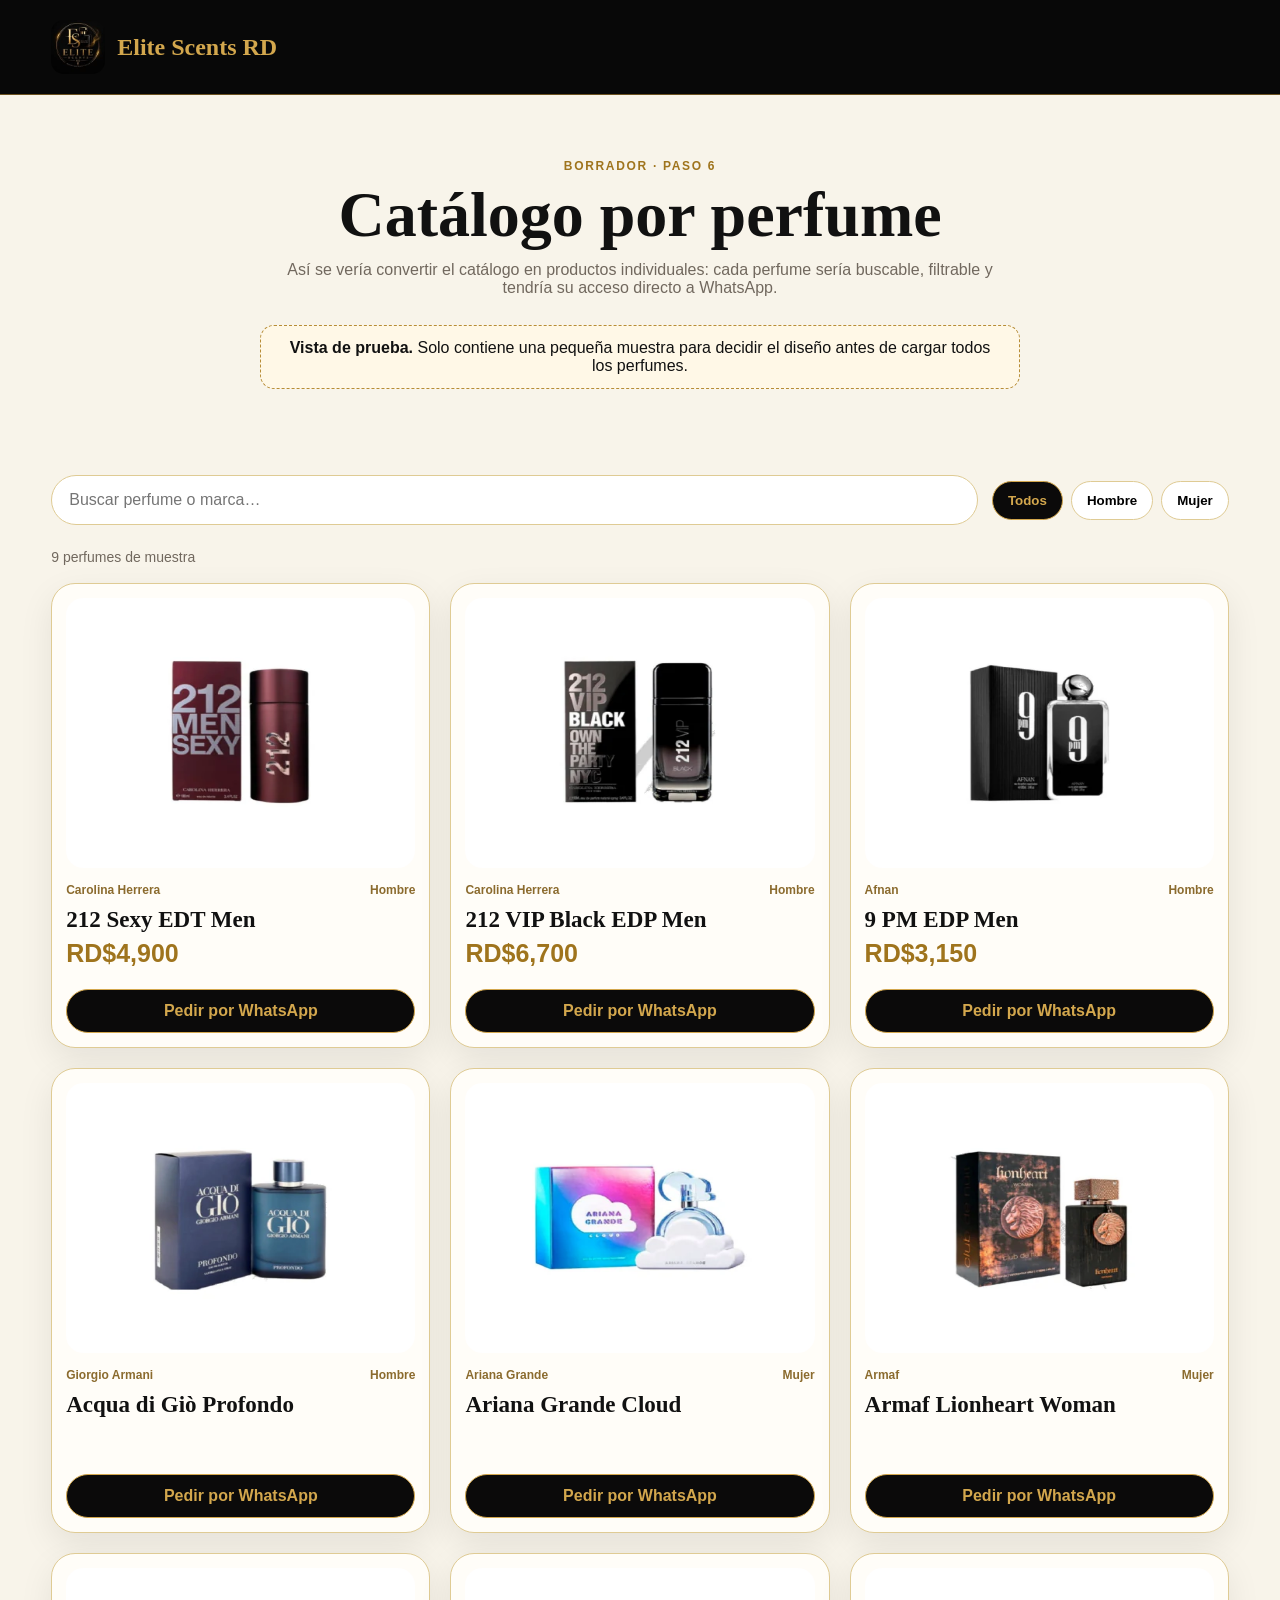
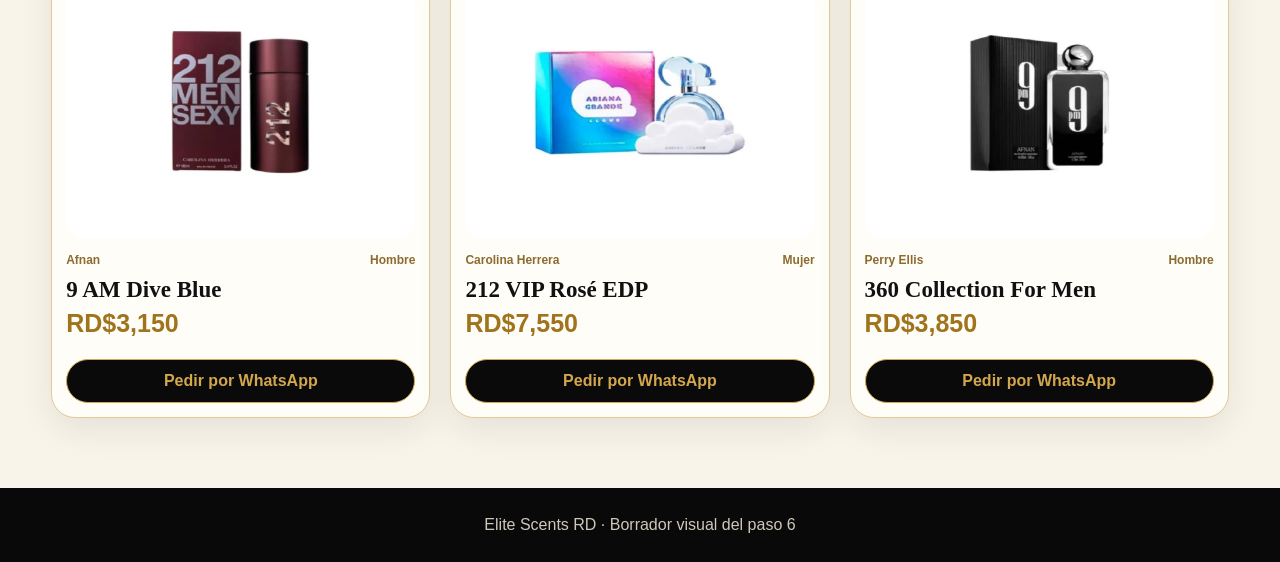
==== borrador-paso-6.html @ e4990ef2 "Add security baseline, official logo, and step 6 catalog draft" ====
<!doctype html><html lang="es"><head><meta charset="utf-8"><meta name="viewport" content="width=device-width,initial-scale=1">
<title>Borrador Paso 6 | Elite Scents RD</title>
<meta http-equiv="Content-Security-Policy" content="default-src 'self'; base-uri 'self'; object-src 'none'; form-action 'none'; img-src 'self' data:; style-src 'self' 'unsafe-inline'; script-src 'self' 'sha256-SuZta+fpXB7uykrrOpPqZztt6c1A/WiMx6Hf9SZQdlQ='; connect-src 'none'; frame-src 'none'; upgrade-insecure-requests"><meta name="referrer" content="strict-origin-when-cross-origin"><meta name="robots" content="noindex,nofollow">
<link rel="icon" href="logo.webp" type="image/webp">
<style>
:root{--black:#080808;--gold:#d3a74d;--cream:#f8f4ea;--card:#fffdf8;--line:#dfcb94;--muted:#71685e}*{box-sizing:border-box}body{margin:0;background:var(--cream);color:#111;font-family:Arial,sans-serif}.top{background:#080808;color:#fff;padding:20px 0;border-bottom:1px solid #6b5120}.wrap{width:min(1180px,92%);margin:auto}.brand{display:flex;align-items:center;gap:12px;font-family:Georgia,serif;color:var(--gold);font-size:24px;font-weight:700}.brand img{width:54px;height:54px;border-radius:13px}.hero{text-align:center;padding:64px 0 34px}.k{color:#9f741d;font-weight:900;letter-spacing:.14em;font-size:12px}h1{font:700 clamp(38px,6vw,64px)/1 Georgia,serif;margin:10px 0 14px}.hero p{color:var(--muted);max-width:720px;margin:auto}.notice{margin:28px auto;padding:13px 18px;border:1px dashed #b78d37;border-radius:14px;background:#fff8e7;max-width:760px}.tools{display:grid;grid-template-columns:1fr auto;gap:14px;align-items:center;margin:24px 0}input{width:100%;padding:15px 17px;border:1px solid var(--line);border-radius:999px;font-size:16px;background:#fff}.filters{display:flex;gap:8px;flex-wrap:wrap}button{border:1px solid var(--line);background:#fff;padding:11px 15px;border-radius:999px;font-weight:800;cursor:pointer}button.active{background:#0b0a0a;color:var(--gold);border-color:var(--gold)}#count{color:var(--muted);font-size:14px;margin-bottom:18px}.grid{display:grid;grid-template-columns:repeat(3,1fr);gap:20px;padding-bottom:70px}.perfume{background:var(--card);border:1px solid var(--line);border-radius:24px;padding:14px;box-shadow:0 12px 34px rgba(0,0,0,.08)}.photo{height:270px;background-image:url('featured.webp');background-size:300% 200%;background-repeat:no-repeat;background-color:white;border-radius:17px}.meta{display:flex;justify-content:space-between;gap:10px;color:#8b6b2e;font-size:12px;font-weight:800;margin-top:15px}h3{font:700 23px Georgia,serif;margin:10px 0 6px}.price{min-height:40px;font-size:25px;font-weight:900;color:#9f741d}.perfume a{display:block;text-align:center;background:#0b0a0a;color:var(--gold);border:1px solid var(--gold);padding:12px;border-radius:999px;font-weight:900;text-decoration:none;margin-top:10px}.foot{background:#090909;color:#cfc7ba;text-align:center;padding:28px}@media(max-width:850px){.tools{grid-template-columns:1fr}.grid{grid-template-columns:repeat(2,1fr)}}@media(max-width:560px){.grid{grid-template-columns:1fr}.photo{height:330px}}
</style></head><body>
<header class="top"><div class="wrap"><div class="brand"><img src="logo.webp" alt="Logo Elite Scents RD">Elite Scents RD</div></div></header>
<main class="wrap"><section class="hero"><div class="k">BORRADOR · PASO 6</div><h1>Catálogo por perfume</h1><p>Así se vería convertir el catálogo en productos individuales: cada perfume sería buscable, filtrable y tendría su acceso directo a WhatsApp.</p><div class="notice"><strong>Vista de prueba.</strong> Solo contiene una pequeña muestra para decidir el diseño antes de cargar todos los perfumes.</div></section>
<section><div class="tools"><input id="q" type="search" placeholder="Buscar perfume o marca…" autocomplete="off" aria-label="Buscar perfume"><div class="filters"><button class="active" data-filter="todos">Todos</button><button data-filter="hombre">Hombre</button><button data-filter="mujer">Mujer</button></div></div><div id="count"></div><div class="grid"><article class="perfume" data-cat="hombre" data-search="212 sexy edt men carolina herrera hombre">
<div class="photo" style="background-position:0% 0%"></div>
<div class="meta"><span>Carolina Herrera</span><span>Hombre</span></div><h3>212 Sexy EDT Men</h3><div class="price">RD$4,900</div>
<a href="https://wa.me/18094333348?text=Hola%20Elite%20Scents%20RD%2C%20me%20interesa%20212%20Sexy%20EDT%20Men.%20%C2%BFEst%C3%A1%20disponible%3F" target="_blank" rel="noopener">Pedir por WhatsApp</a></article><article class="perfume" data-cat="hombre" data-search="212 vip black edp men carolina herrera hombre">
<div class="photo" style="background-position:50% 0%"></div>
<div class="meta"><span>Carolina Herrera</span><span>Hombre</span></div><h3>212 VIP Black EDP Men</h3><div class="price">RD$6,700</div>
<a href="https://wa.me/18094333348?text=Hola%20Elite%20Scents%20RD%2C%20me%20interesa%20212%20VIP%20Black%20EDP%20Men.%20%C2%BFEst%C3%A1%20disponible%3F" target="_blank" rel="noopener">Pedir por WhatsApp</a></article><article class="perfume" data-cat="hombre" data-search="9 pm afnan hombre">
<div class="photo" style="background-position:100% 0%"></div>
<div class="meta"><span>Afnan</span><span>Hombre</span></div><h3>9 PM EDP Men</h3><div class="price">RD$3,150</div>
<a href="https://wa.me/18094333348?text=Hola%20Elite%20Scents%20RD%2C%20me%20interesa%209%20PM%20EDP%20Men.%20%C2%BFEst%C3%A1%20disponible%3F" target="_blank" rel="noopener">Pedir por WhatsApp</a></article><article class="perfume" data-cat="hombre" data-search="acqua di gio profondo giorgio armani hombre">
<div class="photo" style="background-position:0% 100%"></div>
<div class="meta"><span>Giorgio Armani</span><span>Hombre</span></div><h3>Acqua di Giò Profondo</h3><div class="price empty">&nbsp;</div>
<a href="https://wa.me/18094333348?text=Hola%20Elite%20Scents%20RD%2C%20me%20interesa%20Acqua%20di%20Gi%C3%B2%20Profondo.%20%C2%BFEst%C3%A1%20disponible%3F" target="_blank" rel="noopener">Pedir por WhatsApp</a></article><article class="perfume" data-cat="mujer" data-search="ariana grande cloud mujer">
<div class="photo" style="background-position:50% 100%"></div>
<div class="meta"><span>Ariana Grande</span><span>Mujer</span></div><h3>Ariana Grande Cloud</h3><div class="price empty">&nbsp;</div>
<a href="https://wa.me/18094333348?text=Hola%20Elite%20Scents%20RD%2C%20me%20interesa%20Ariana%20Grande%20Cloud.%20%C2%BFEst%C3%A1%20disponible%3F" target="_blank" rel="noopener">Pedir por WhatsApp</a></article><article class="perfume" data-cat="mujer" data-search="armaf lionheart woman mujer">
<div class="photo" style="background-position:100% 100%"></div>
<div class="meta"><span>Armaf</span><span>Mujer</span></div><h3>Armaf Lionheart Woman</h3><div class="price empty">&nbsp;</div>
<a href="https://wa.me/18094333348?text=Hola%20Elite%20Scents%20RD%2C%20me%20interesa%20Armaf%20Lionheart%20Woman.%20%C2%BFEst%C3%A1%20disponible%3F" target="_blank" rel="noopener">Pedir por WhatsApp</a></article><article class="perfume" data-cat="hombre" data-search="9 am dive blue afnan hombre">
<div class="photo" style="background-position:0% 0%"></div>
<div class="meta"><span>Afnan</span><span>Hombre</span></div><h3>9 AM Dive Blue</h3><div class="price">RD$3,150</div>
<a href="https://wa.me/18094333348?text=Hola%20Elite%20Scents%20RD%2C%20me%20interesa%209%20AM%20Dive%20Blue.%20%C2%BFEst%C3%A1%20disponible%3F" target="_blank" rel="noopener">Pedir por WhatsApp</a></article><article class="perfume" data-cat="mujer" data-search="212 vip rose carolina herrera mujer">
<div class="photo" style="background-position:50% 100%"></div>
<div class="meta"><span>Carolina Herrera</span><span>Mujer</span></div><h3>212 VIP Rosé EDP</h3><div class="price">RD$7,550</div>
<a href="https://wa.me/18094333348?text=Hola%20Elite%20Scents%20RD%2C%20me%20interesa%20212%20VIP%20Ros%C3%A9%20EDP.%20%C2%BFEst%C3%A1%20disponible%3F" target="_blank" rel="noopener">Pedir por WhatsApp</a></article><article class="perfume" data-cat="hombre" data-search="360 collection for men perry ellis hombre">
<div class="photo" style="background-position:100% 0%"></div>
<div class="meta"><span>Perry Ellis</span><span>Hombre</span></div><h3>360 Collection For Men</h3><div class="price">RD$3,850</div>
<a href="https://wa.me/18094333348?text=Hola%20Elite%20Scents%20RD%2C%20me%20interesa%20360%20Collection%20For%20Men.%20%C2%BFEst%C3%A1%20disponible%3F" target="_blank" rel="noopener">Pedir por WhatsApp</a></article></div></section></main>
<footer class="foot">Elite Scents RD · Borrador visual del paso 6</footer><script>(function(){
const q=document.getElementById('q'),filters=document.querySelectorAll('[data-filter]'),cards=[...document.querySelectorAll('.perfume')],count=document.getElementById('count');
let active='todos';
function apply(){
 const term=q.value.trim().toLowerCase(); let n=0;
 cards.forEach(c=>{const okCat=active==='todos'||c.dataset.cat===active;const okText=c.dataset.search.includes(term);const show=okCat&&okText;c.hidden=!show;if(show)n++;});
 count.textContent=n+' perfumes de muestra';
}
q.addEventListener('input',apply);
filters.forEach(b=>b.addEventListener('click',()=>{filters.forEach(x=>x.classList.remove('active'));b.classList.add('active');active=b.dataset.filter;apply();}));
apply();
})();</script></body></html>
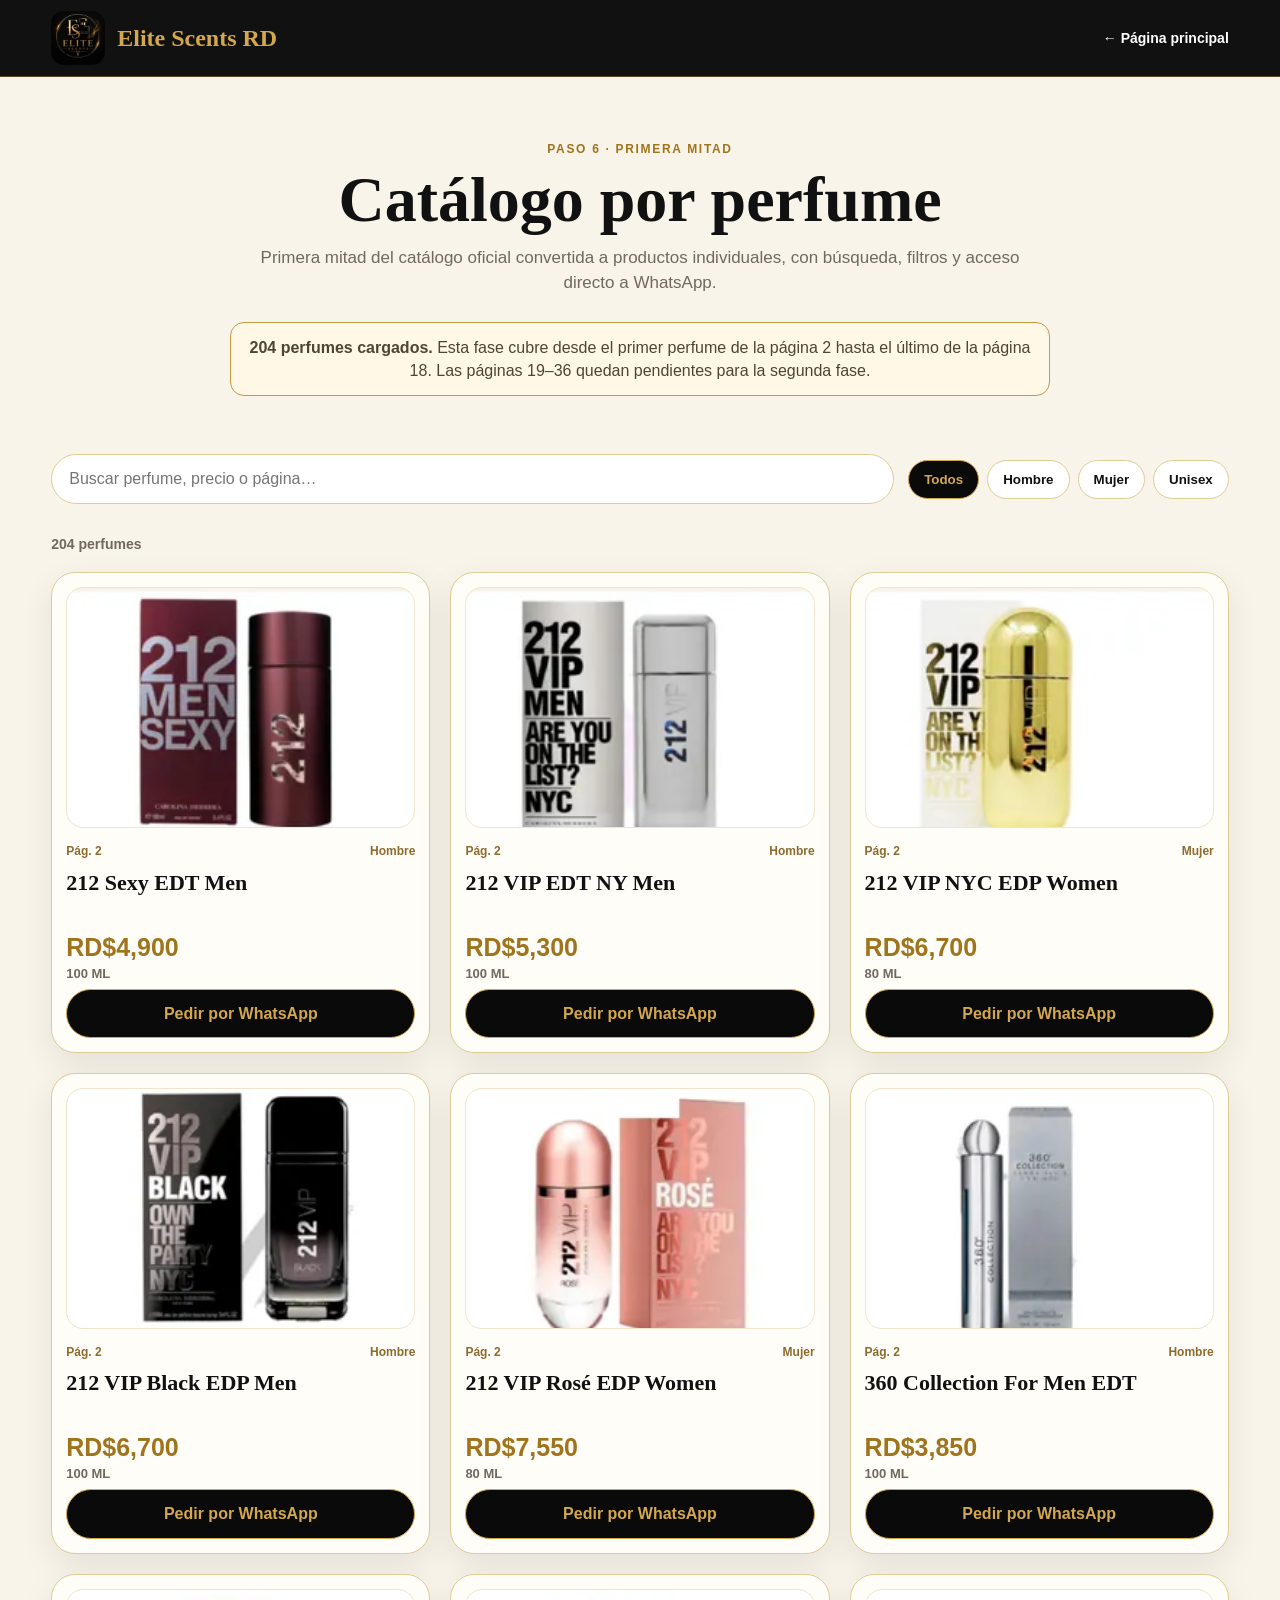
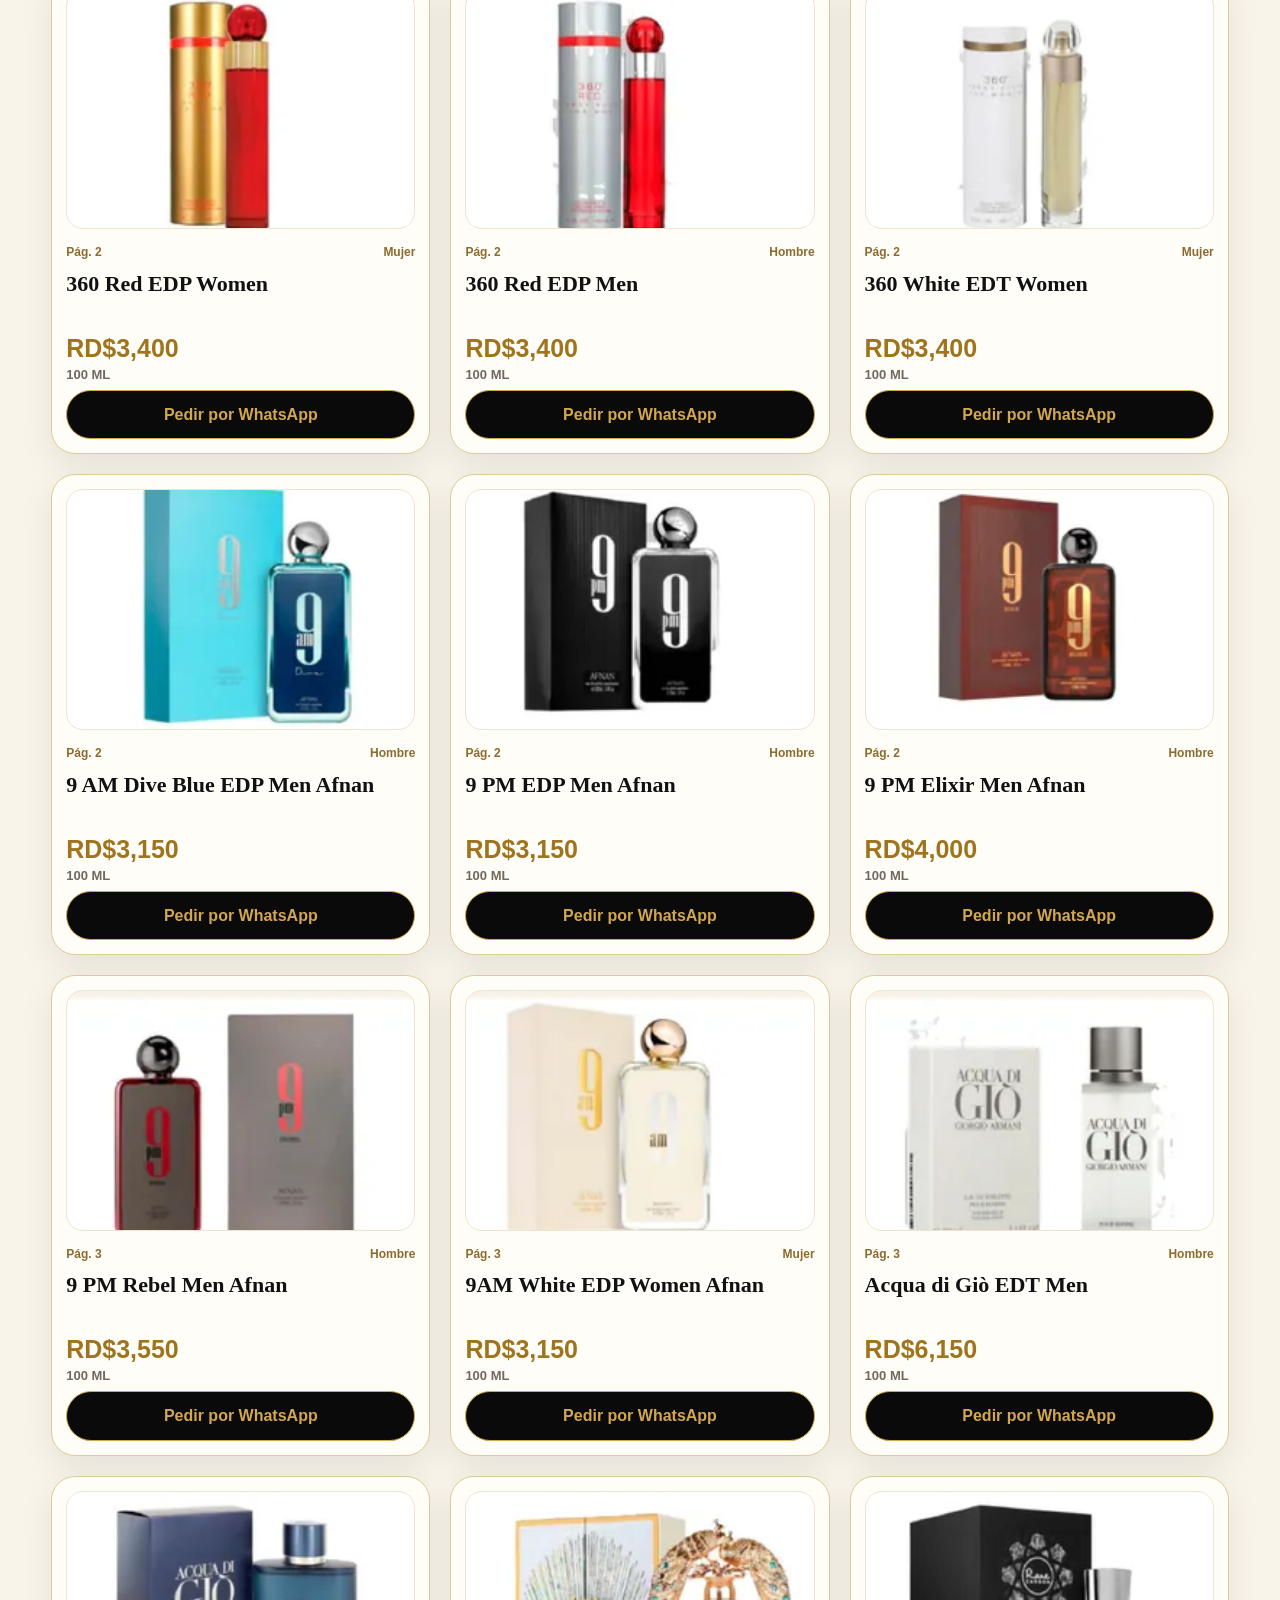
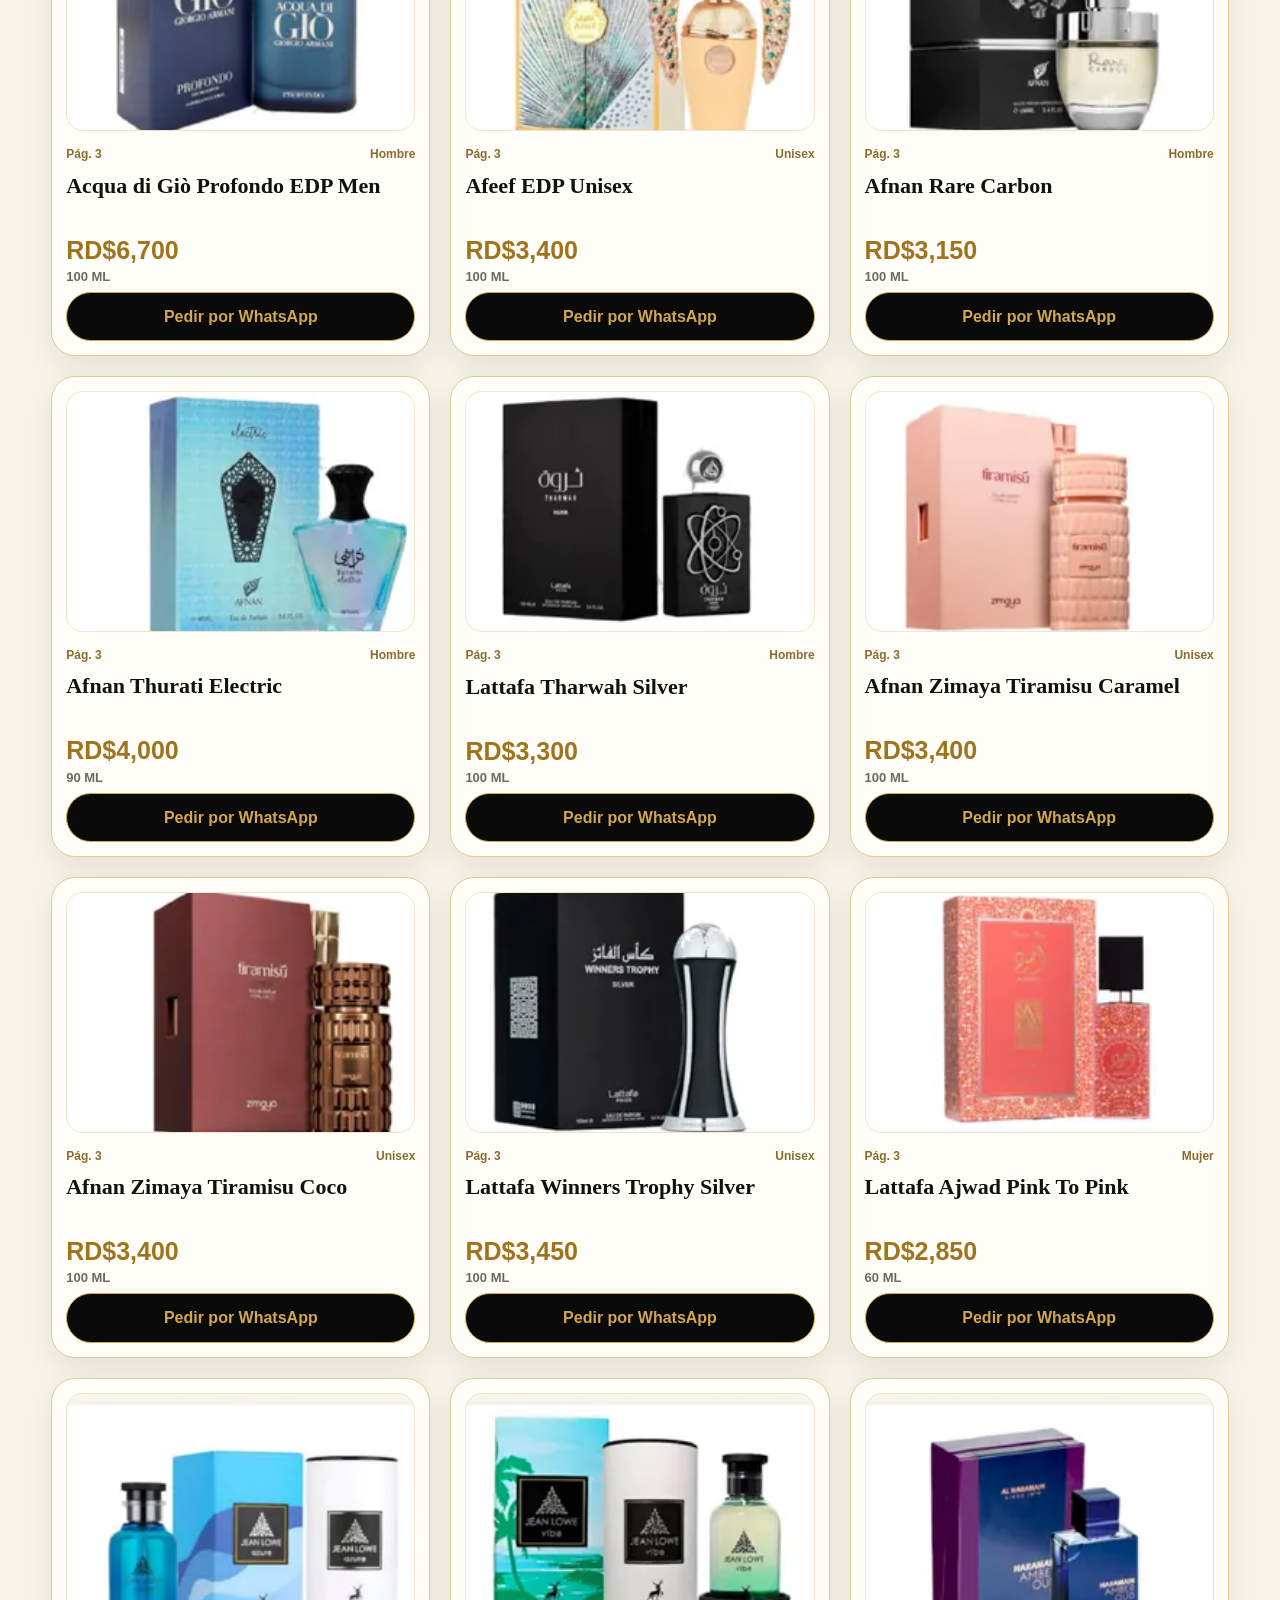
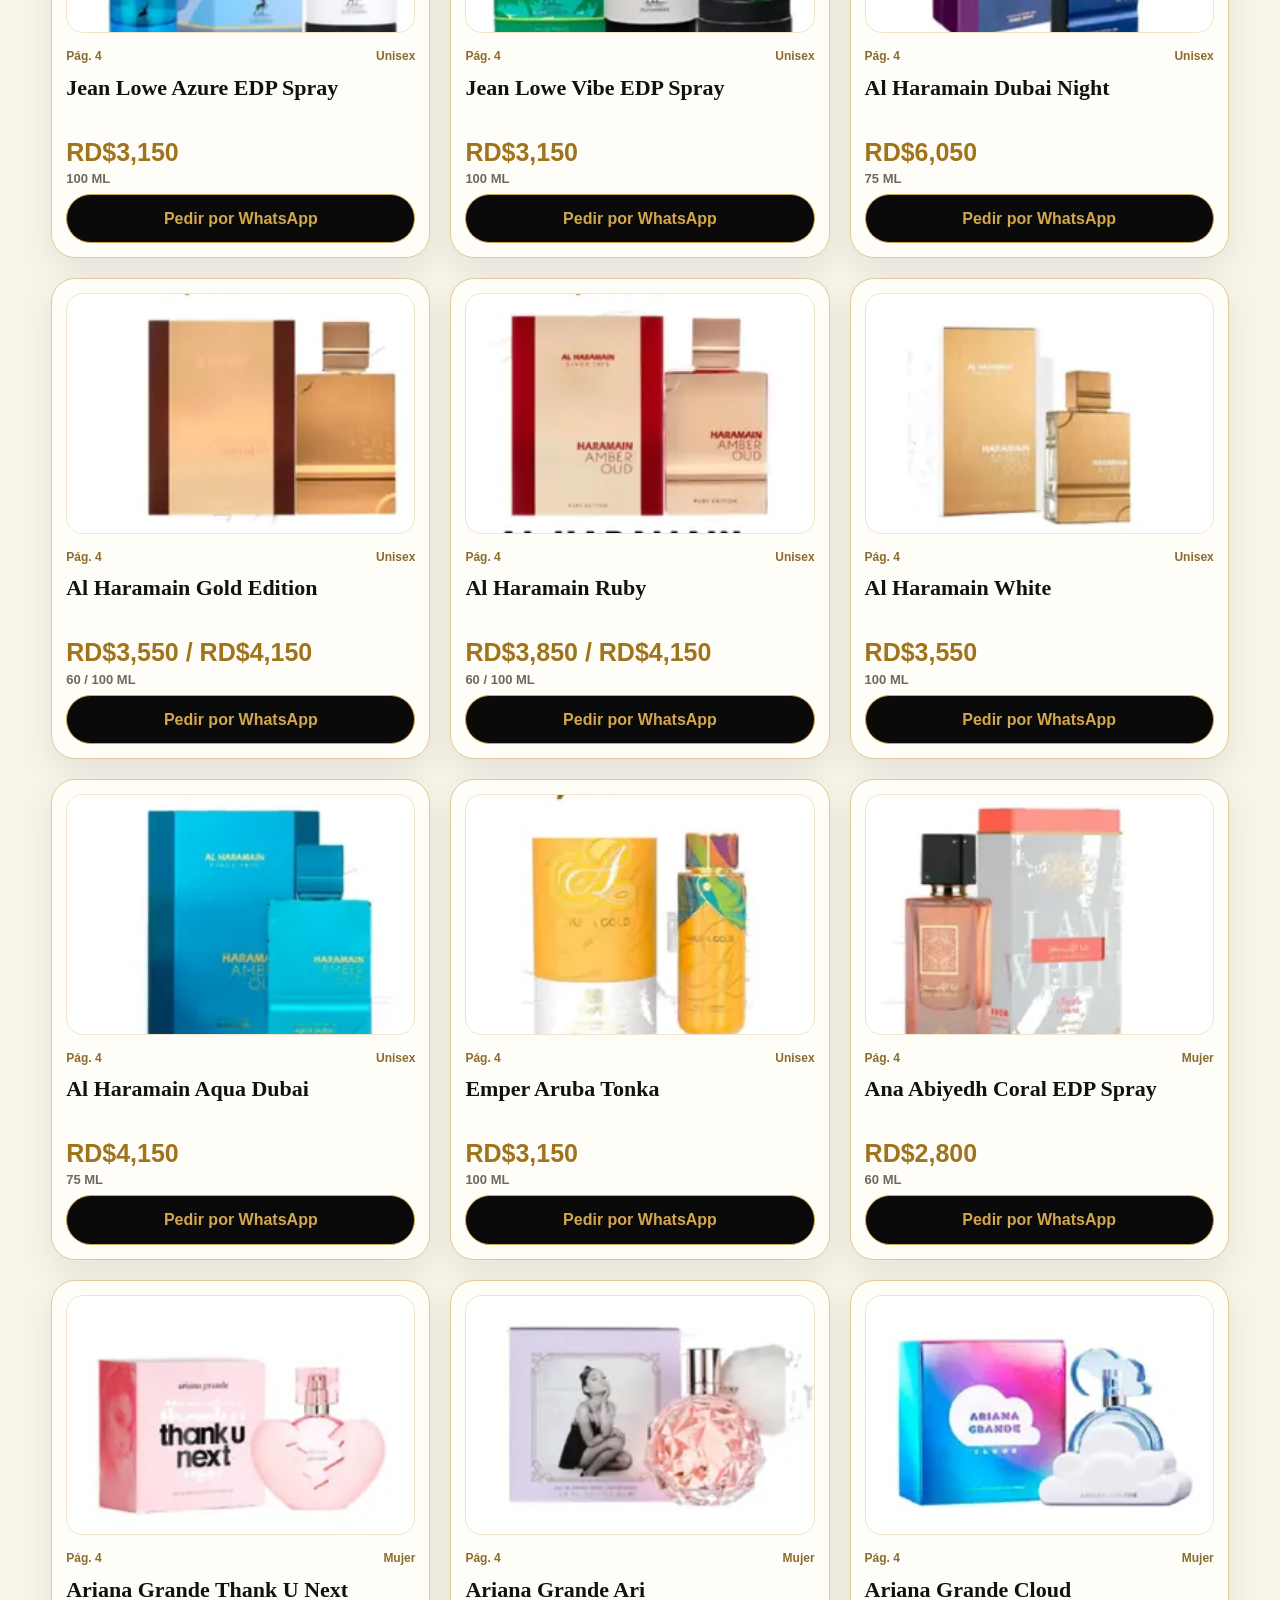
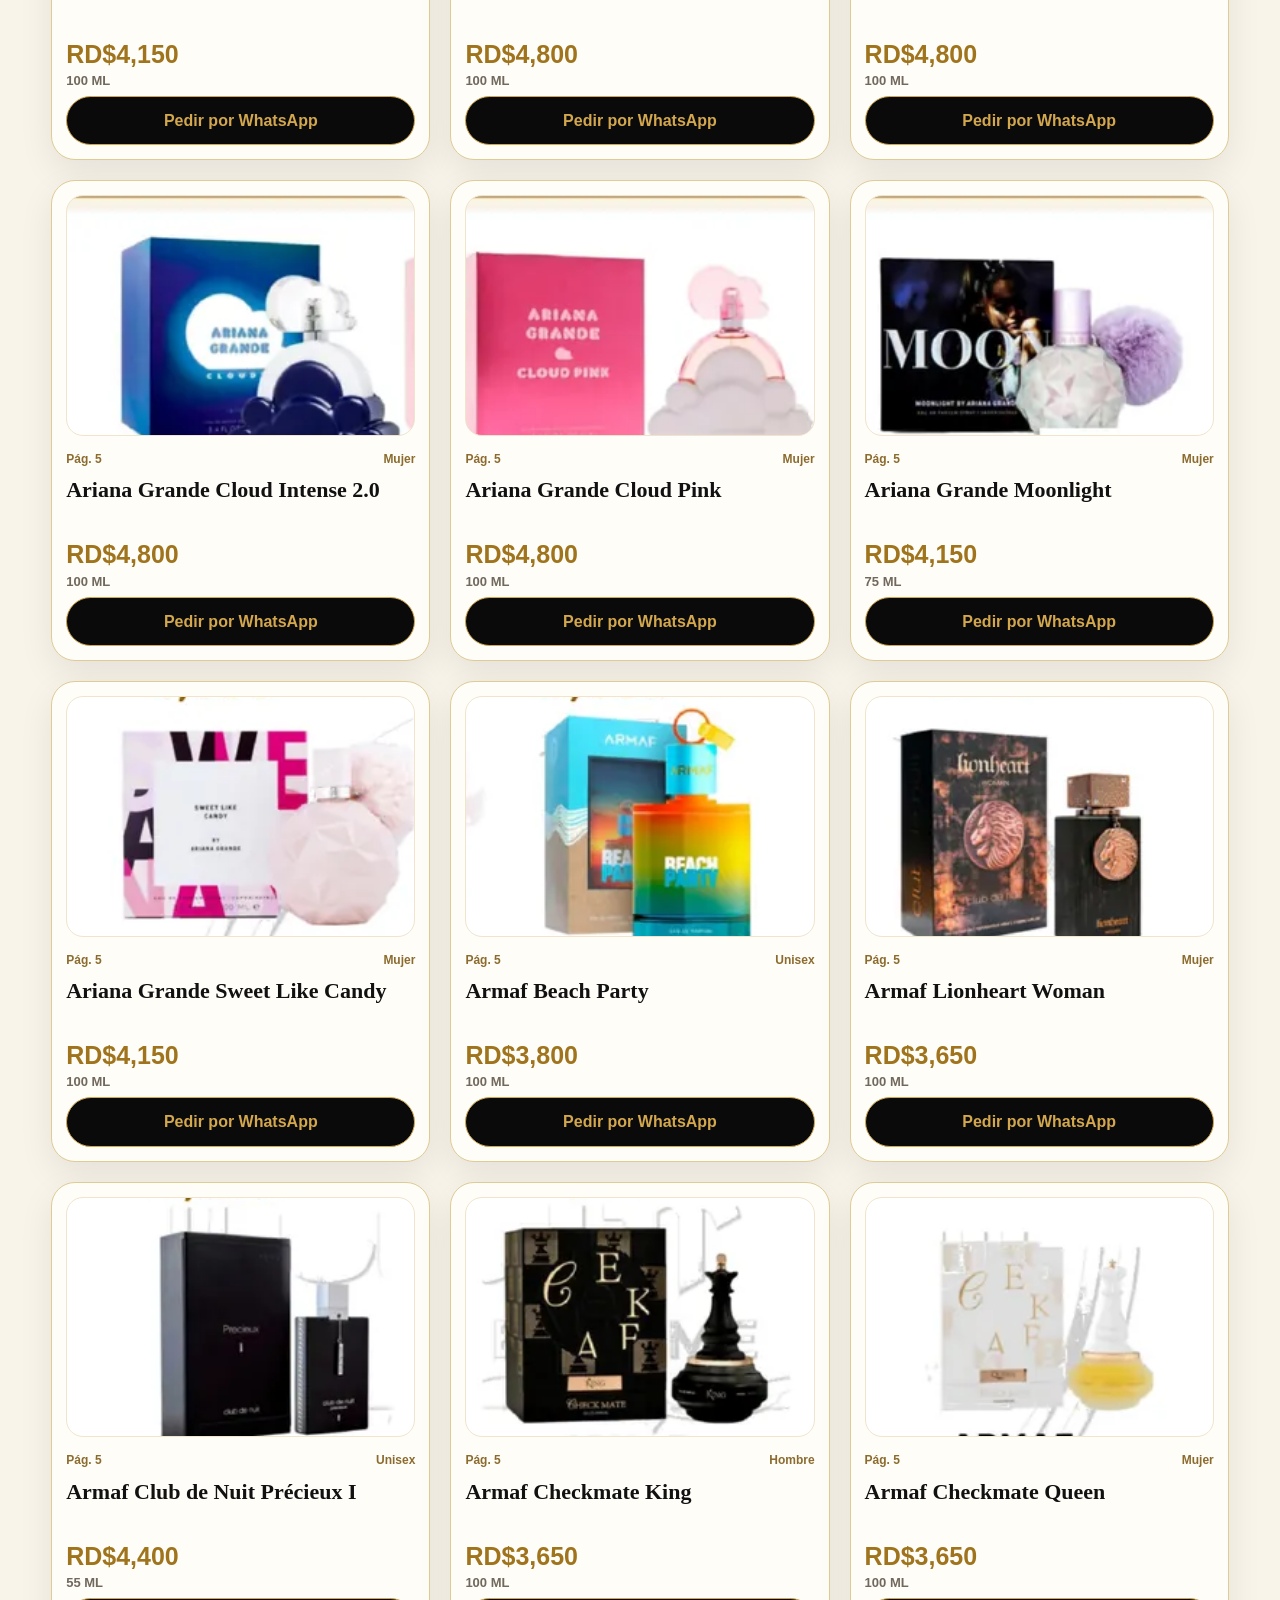
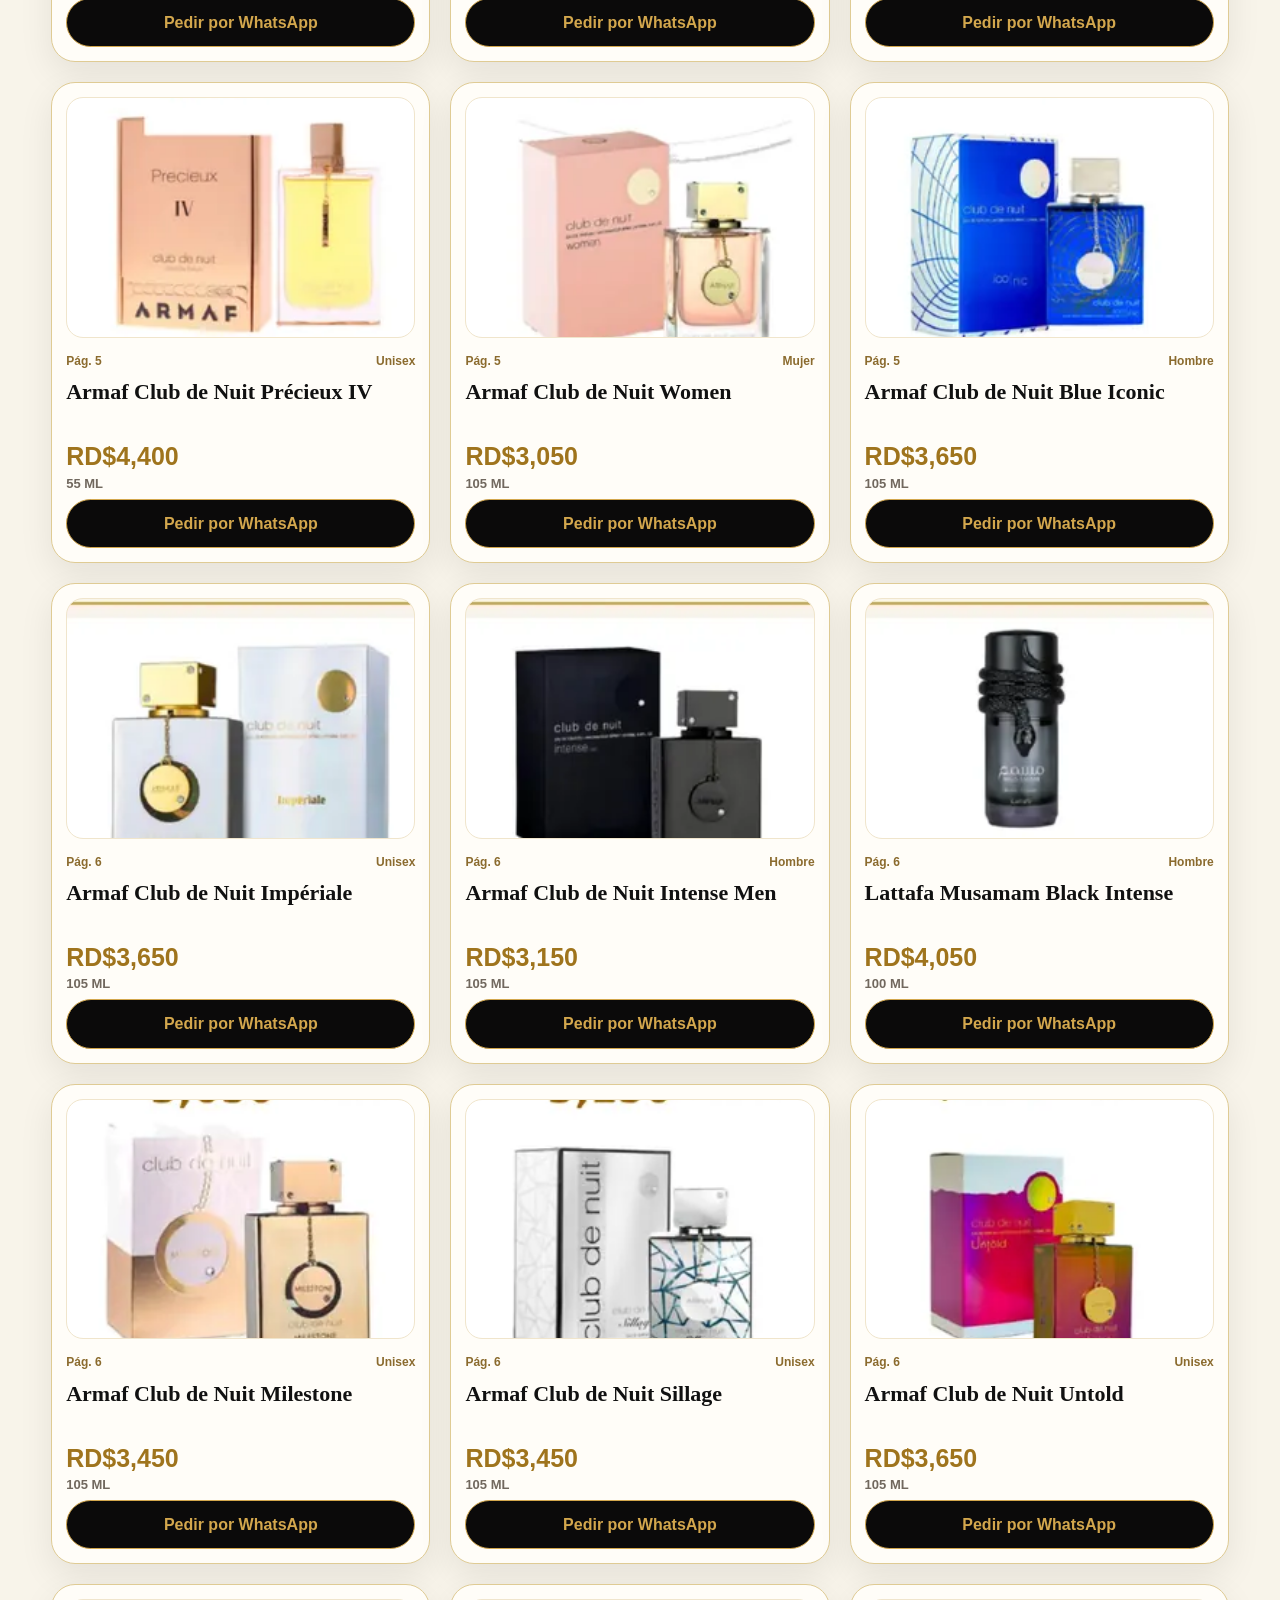
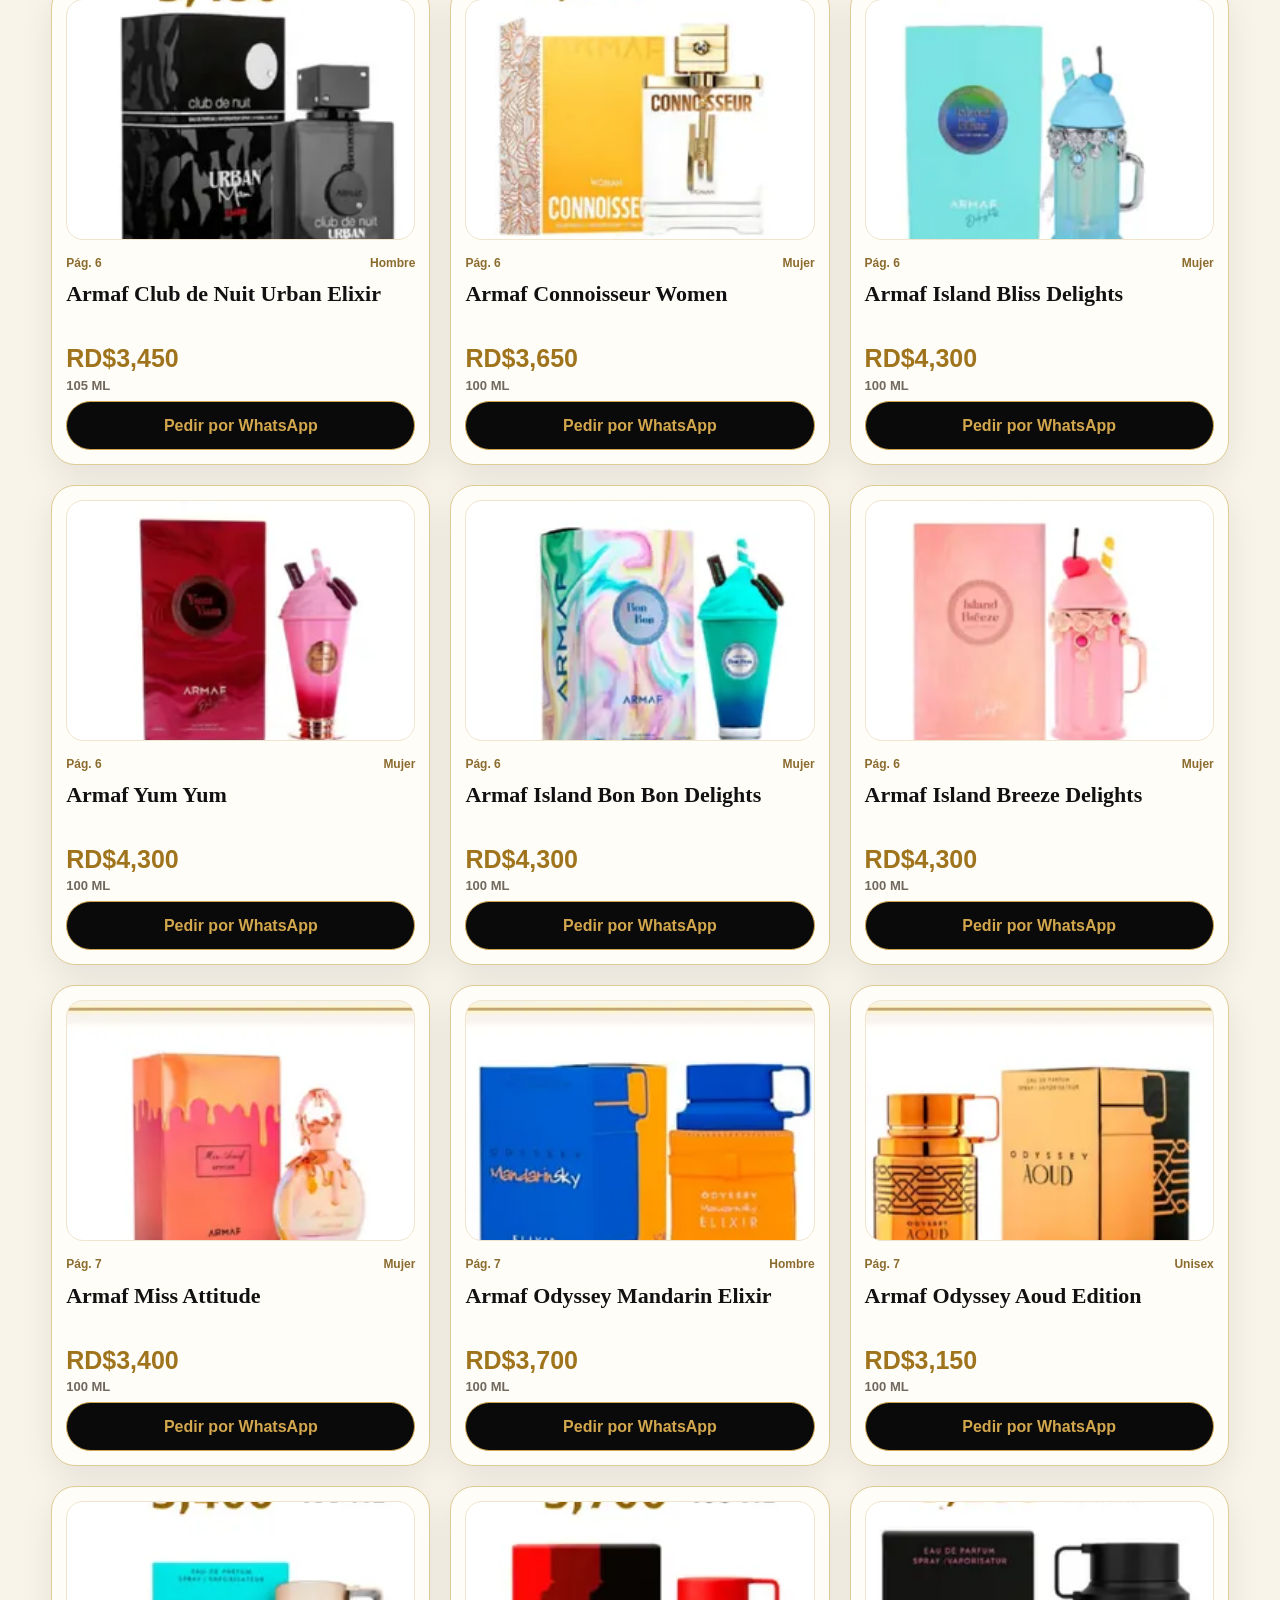
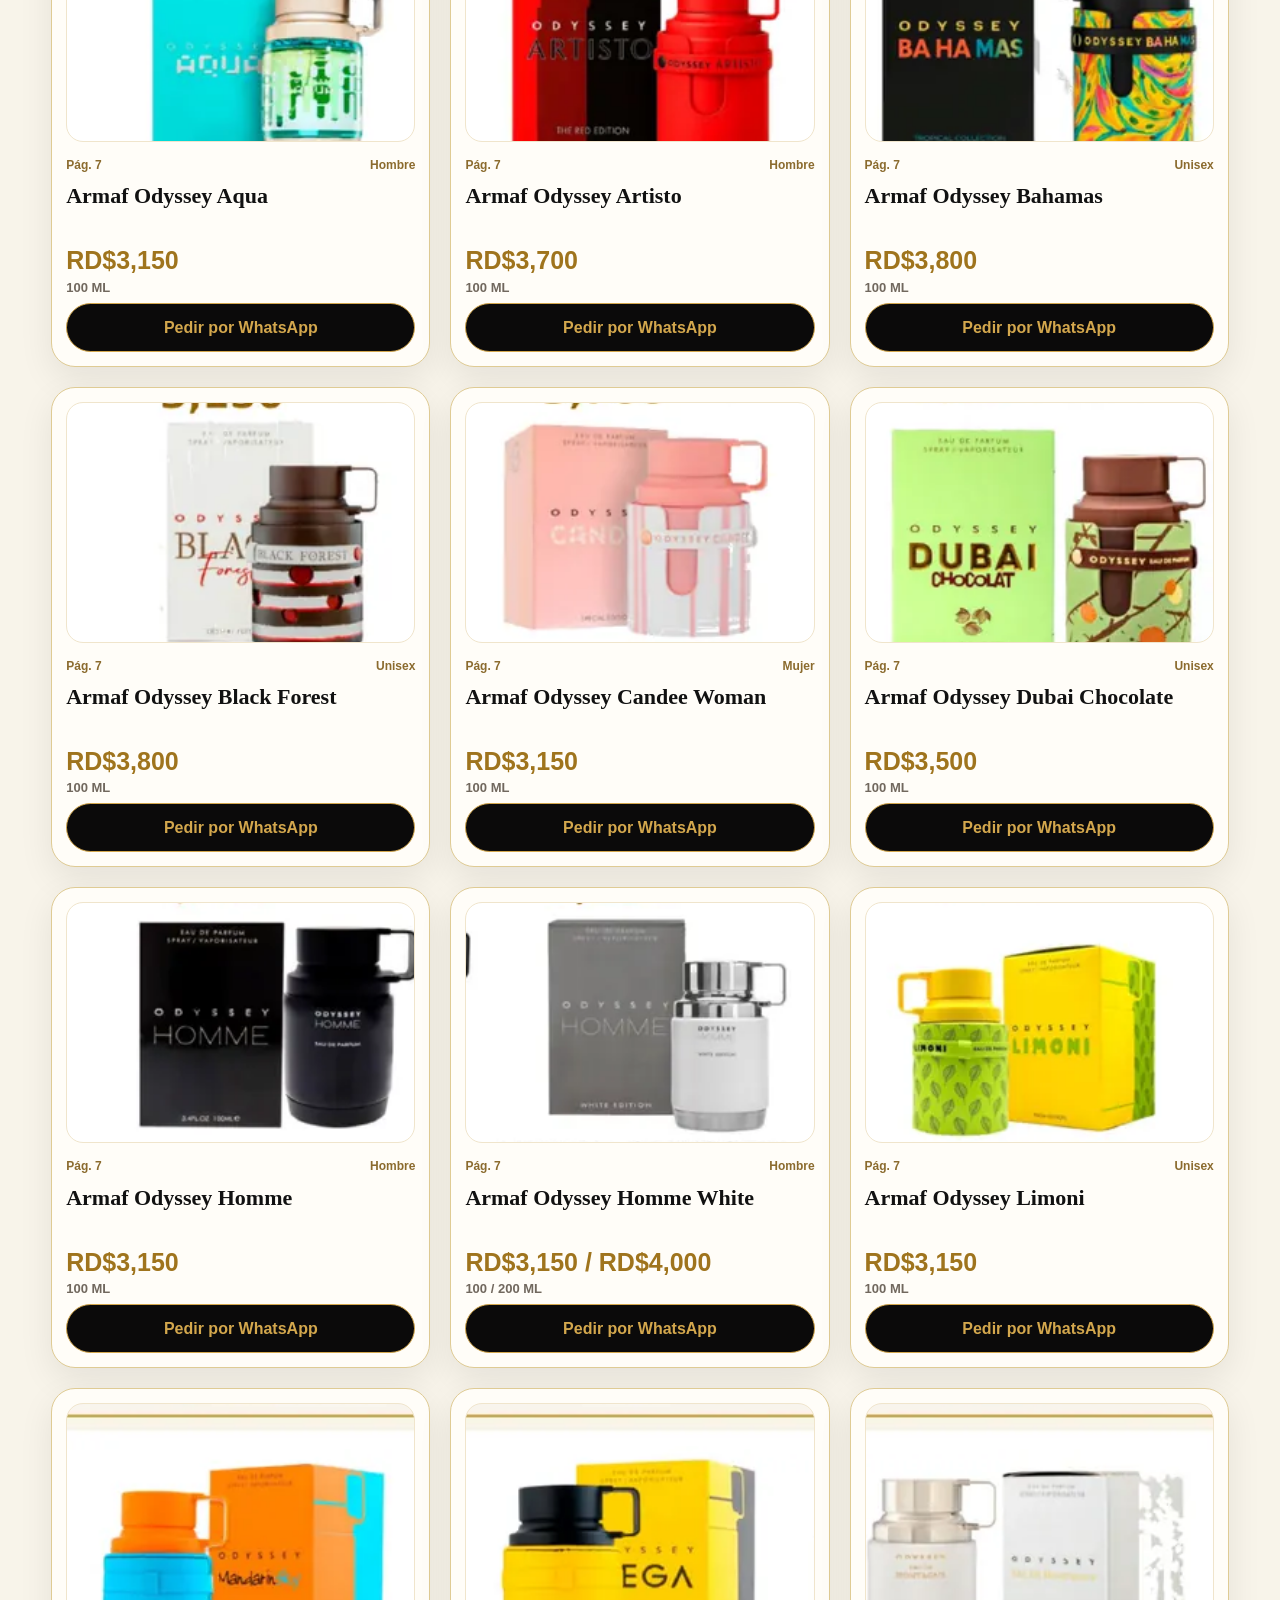
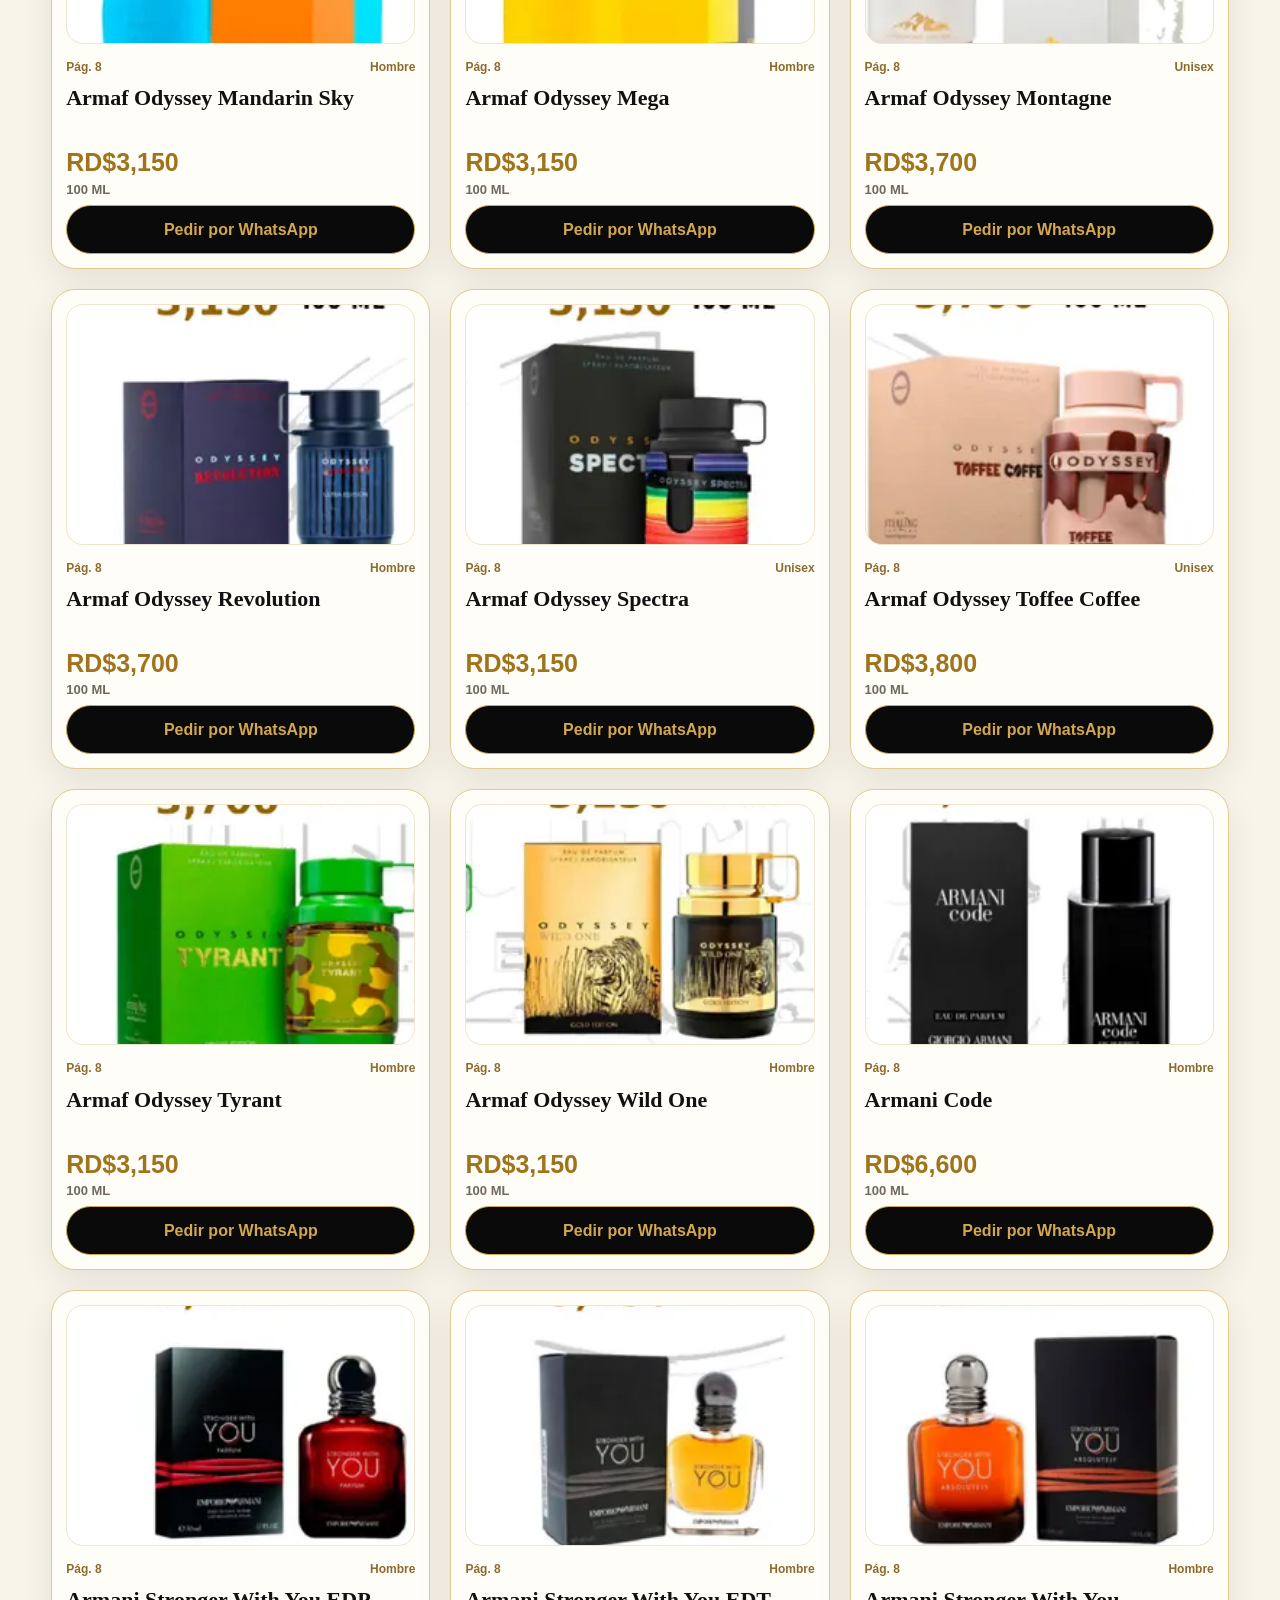
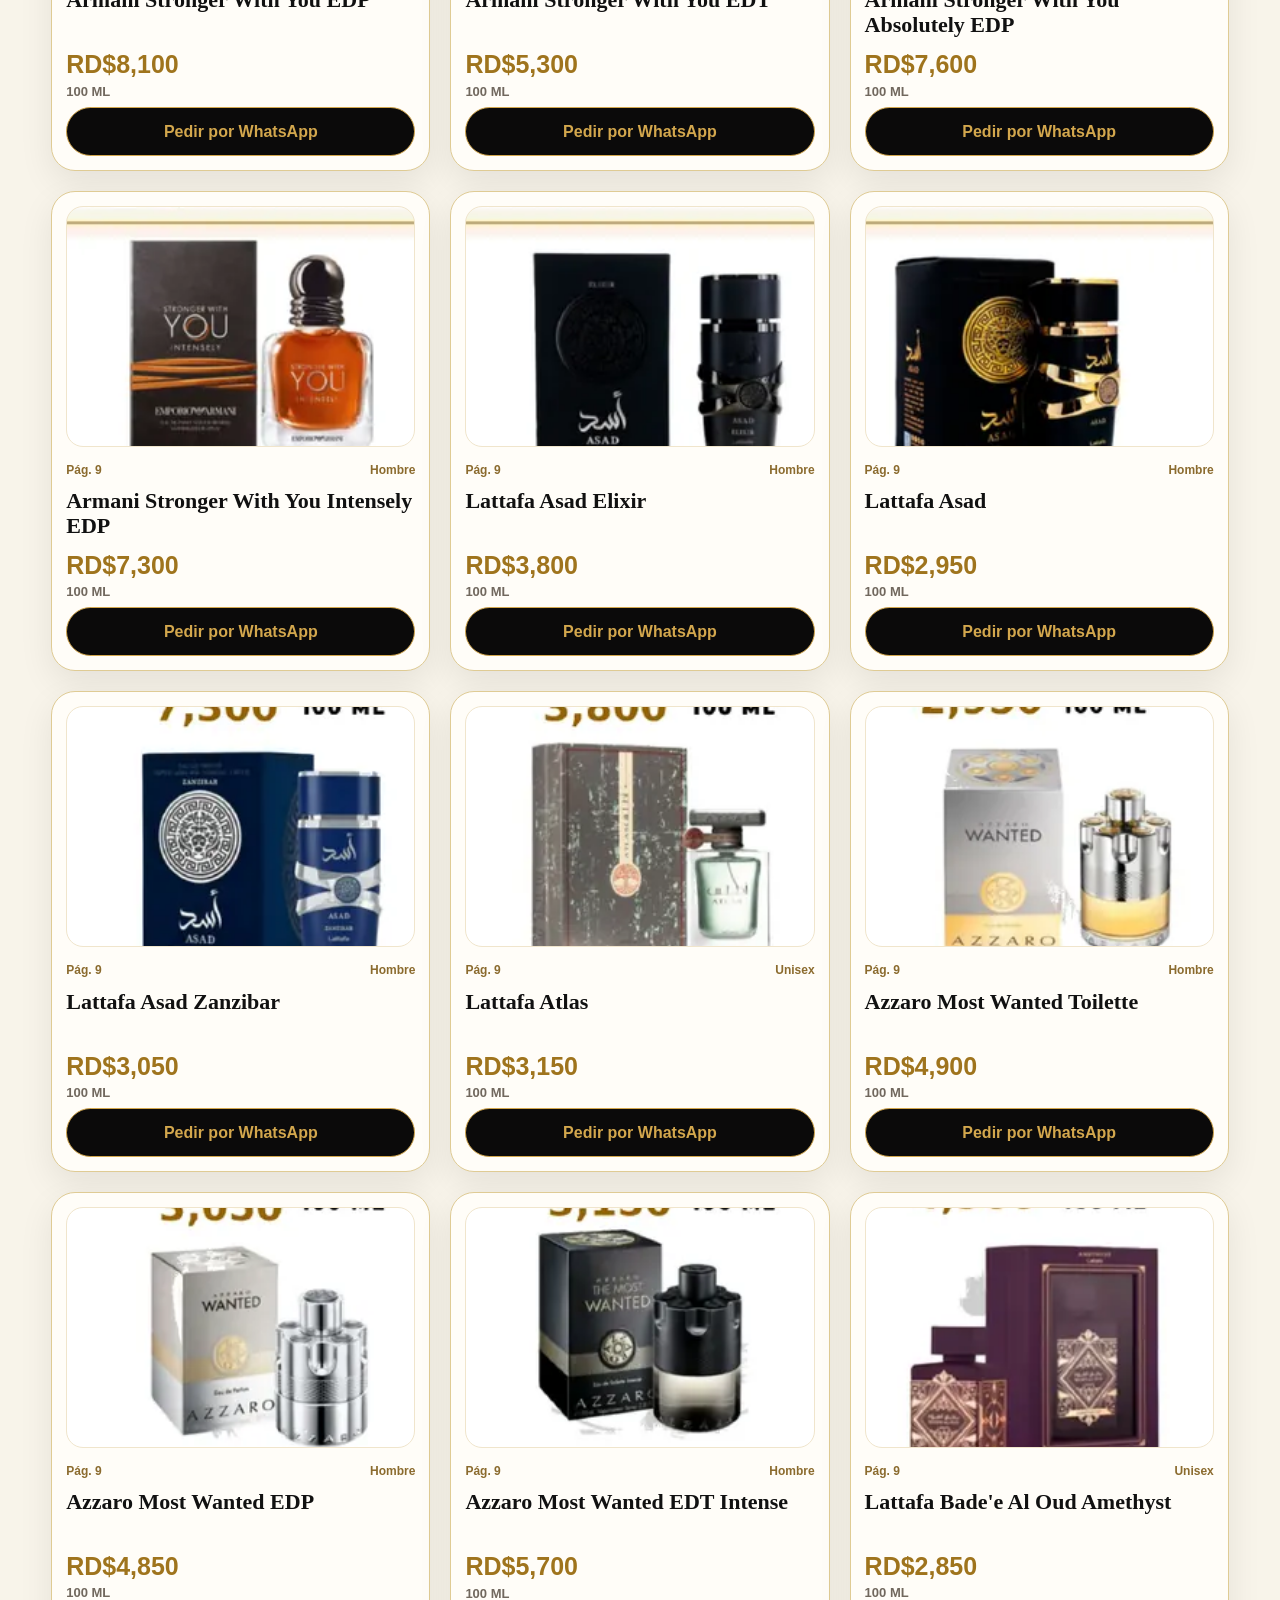
==== commit 635a9c02: "Load first half of catalog into product view" ====
--- a/borrador-paso-6.html
+++ b/borrador-paso-6.html
@@ -1,49 +1,26 @@
-<!doctype html><html lang="es"><head><meta charset="utf-8"><meta name="viewport" content="width=device-width,initial-scale=1">
-<title>Borrador Paso 6 | Elite Scents RD</title>
-<meta http-equiv="Content-Security-Policy" content="default-src 'self'; base-uri 'self'; object-src 'none'; form-action 'none'; img-src 'self' data:; style-src 'self' 'unsafe-inline'; script-src 'self' 'sha256-SuZta+fpXB7uykrrOpPqZztt6c1A/WiMx6Hf9SZQdlQ='; connect-src 'none'; frame-src 'none'; upgrade-insecure-requests"><meta name="referrer" content="strict-origin-when-cross-origin"><meta name="robots" content="noindex,nofollow">
-<link rel="icon" href="logo.webp" type="image/webp">
+<!doctype html>
+<html lang="es">
+<head>
+<meta charset="utf-8">
+<meta name="viewport" content="width=device-width,initial-scale=1">
+<title>Catálogo por perfume - Primera mitad | Elite Scents RD</title>
+<meta name="description" content="Primera mitad del catálogo por perfume de Elite Scents RD.">
+<meta name="theme-color" content="#080808">
+<meta http-equiv="Content-Security-Policy" content="default-src 'self'; base-uri 'self'; object-src 'none'; form-action 'none'; img-src 'self' data:; style-src 'self' 'unsafe-inline'; script-src 'self'; connect-src 'none'; frame-src 'none'; media-src 'none'; worker-src 'none'; upgrade-insecure-requests">
+<meta name="referrer" content="strict-origin-when-cross-origin">
+<meta name="robots" content="noindex,nofollow">
+<link rel="icon" href="logo.webp?v=20260811f" type="image/webp">
+<link rel="preload" href="logo.webp?v=20260811f" as="image" type="image/webp">
+<link rel="preload" href="catalogo-1.webp" as="image" type="image/webp">
+<link rel="preload" href="catalogo-2.webp" as="image" type="image/webp">
 <style>
-:root{--black:#080808;--gold:#d3a74d;--cream:#f8f4ea;--card:#fffdf8;--line:#dfcb94;--muted:#71685e}*{box-sizing:border-box}body{margin:0;background:var(--cream);color:#111;font-family:Arial,sans-serif}.top{background:#080808;color:#fff;padding:20px 0;border-bottom:1px solid #6b5120}.wrap{width:min(1180px,92%);margin:auto}.brand{display:flex;align-items:center;gap:12px;font-family:Georgia,serif;color:var(--gold);font-size:24px;font-weight:700}.brand img{width:54px;height:54px;border-radius:13px}.hero{text-align:center;padding:64px 0 34px}.k{color:#9f741d;font-weight:900;letter-spacing:.14em;font-size:12px}h1{font:700 clamp(38px,6vw,64px)/1 Georgia,serif;margin:10px 0 14px}.hero p{color:var(--muted);max-width:720px;margin:auto}.notice{margin:28px auto;padding:13px 18px;border:1px dashed #b78d37;border-radius:14px;background:#fff8e7;max-width:760px}.tools{display:grid;grid-template-columns:1fr auto;gap:14px;align-items:center;margin:24px 0}input{width:100%;padding:15px 17px;border:1px solid var(--line);border-radius:999px;font-size:16px;background:#fff}.filters{display:flex;gap:8px;flex-wrap:wrap}button{border:1px solid var(--line);background:#fff;padding:11px 15px;border-radius:999px;font-weight:800;cursor:pointer}button.active{background:#0b0a0a;color:var(--gold);border-color:var(--gold)}#count{color:var(--muted);font-size:14px;margin-bottom:18px}.grid{display:grid;grid-template-columns:repeat(3,1fr);gap:20px;padding-bottom:70px}.perfume{background:var(--card);border:1px solid var(--line);border-radius:24px;padding:14px;box-shadow:0 12px 34px rgba(0,0,0,.08)}.photo{height:270px;background-image:url('featured.webp');background-size:300% 200%;background-repeat:no-repeat;background-color:white;border-radius:17px}.meta{display:flex;justify-content:space-between;gap:10px;color:#8b6b2e;font-size:12px;font-weight:800;margin-top:15px}h3{font:700 23px Georgia,serif;margin:10px 0 6px}.price{min-height:40px;font-size:25px;font-weight:900;color:#9f741d}.perfume a{display:block;text-align:center;background:#0b0a0a;color:var(--gold);border:1px solid var(--gold);padding:12px;border-radius:999px;font-weight:900;text-decoration:none;margin-top:10px}.foot{background:#090909;color:#cfc7ba;text-align:center;padding:28px}@media(max-width:850px){.tools{grid-template-columns:1fr}.grid{grid-template-columns:repeat(2,1fr)}}@media(max-width:560px){.grid{grid-template-columns:1fr}.photo{height:330px}}
-</style></head><body>
-<header class="top"><div class="wrap"><div class="brand"><img src="logo.webp" alt="Logo Elite Scents RD">Elite Scents RD</div></div></header>
-<main class="wrap"><section class="hero"><div class="k">BORRADOR · PASO 6</div><h1>Catálogo por perfume</h1><p>Así se vería convertir el catálogo en productos individuales: cada perfume sería buscable, filtrable y tendría su acceso directo a WhatsApp.</p><div class="notice"><strong>Vista de prueba.</strong> Solo contiene una pequeña muestra para decidir el diseño antes de cargar todos los perfumes.</div></section>
-<section><div class="tools"><input id="q" type="search" placeholder="Buscar perfume o marca…" autocomplete="off" aria-label="Buscar perfume"><div class="filters"><button class="active" data-filter="todos">Todos</button><button data-filter="hombre">Hombre</button><button data-filter="mujer">Mujer</button></div></div><div id="count"></div><div class="grid"><article class="perfume" data-cat="hombre" data-search="212 sexy edt men carolina herrera hombre">
-<div class="photo" style="background-position:0% 0%"></div>
-<div class="meta"><span>Carolina Herrera</span><span>Hombre</span></div><h3>212 Sexy EDT Men</h3><div class="price">RD$4,900</div>
-<a href="https://wa.me/18094333348?text=Hola%20Elite%20Scents%20RD%2C%20me%20interesa%20212%20Sexy%20EDT%20Men.%20%C2%BFEst%C3%A1%20disponible%3F" target="_blank" rel="noopener">Pedir por WhatsApp</a></article><article class="perfume" data-cat="hombre" data-search="212 vip black edp men carolina herrera hombre">
-<div class="photo" style="background-position:50% 0%"></div>
-<div class="meta"><span>Carolina Herrera</span><span>Hombre</span></div><h3>212 VIP Black EDP Men</h3><div class="price">RD$6,700</div>
-<a href="https://wa.me/18094333348?text=Hola%20Elite%20Scents%20RD%2C%20me%20interesa%20212%20VIP%20Black%20EDP%20Men.%20%C2%BFEst%C3%A1%20disponible%3F" target="_blank" rel="noopener">Pedir por WhatsApp</a></article><article class="perfume" data-cat="hombre" data-search="9 pm afnan hombre">
-<div class="photo" style="background-position:100% 0%"></div>
-<div class="meta"><span>Afnan</span><span>Hombre</span></div><h3>9 PM EDP Men</h3><div class="price">RD$3,150</div>
-<a href="https://wa.me/18094333348?text=Hola%20Elite%20Scents%20RD%2C%20me%20interesa%209%20PM%20EDP%20Men.%20%C2%BFEst%C3%A1%20disponible%3F" target="_blank" rel="noopener">Pedir por WhatsApp</a></article><article class="perfume" data-cat="hombre" data-search="acqua di gio profondo giorgio armani hombre">
-<div class="photo" style="background-position:0% 100%"></div>
-<div class="meta"><span>Giorgio Armani</span><span>Hombre</span></div><h3>Acqua di Giò Profondo</h3><div class="price empty">&nbsp;</div>
-<a href="https://wa.me/18094333348?text=Hola%20Elite%20Scents%20RD%2C%20me%20interesa%20Acqua%20di%20Gi%C3%B2%20Profondo.%20%C2%BFEst%C3%A1%20disponible%3F" target="_blank" rel="noopener">Pedir por WhatsApp</a></article><article class="perfume" data-cat="mujer" data-search="ariana grande cloud mujer">
-<div class="photo" style="background-position:50% 100%"></div>
-<div class="meta"><span>Ariana Grande</span><span>Mujer</span></div><h3>Ariana Grande Cloud</h3><div class="price empty">&nbsp;</div>
-<a href="https://wa.me/18094333348?text=Hola%20Elite%20Scents%20RD%2C%20me%20interesa%20Ariana%20Grande%20Cloud.%20%C2%BFEst%C3%A1%20disponible%3F" target="_blank" rel="noopener">Pedir por WhatsApp</a></article><article class="perfume" data-cat="mujer" data-search="armaf lionheart woman mujer">
-<div class="photo" style="background-position:100% 100%"></div>
-<div class="meta"><span>Armaf</span><span>Mujer</span></div><h3>Armaf Lionheart Woman</h3><div class="price empty">&nbsp;</div>
-<a href="https://wa.me/18094333348?text=Hola%20Elite%20Scents%20RD%2C%20me%20interesa%20Armaf%20Lionheart%20Woman.%20%C2%BFEst%C3%A1%20disponible%3F" target="_blank" rel="noopener">Pedir por WhatsApp</a></article><article class="perfume" data-cat="hombre" data-search="9 am dive blue afnan hombre">
-<div class="photo" style="background-position:0% 0%"></div>
-<div class="meta"><span>Afnan</span><span>Hombre</span></div><h3>9 AM Dive Blue</h3><div class="price">RD$3,150</div>
-<a href="https://wa.me/18094333348?text=Hola%20Elite%20Scents%20RD%2C%20me%20interesa%209%20AM%20Dive%20Blue.%20%C2%BFEst%C3%A1%20disponible%3F" target="_blank" rel="noopener">Pedir por WhatsApp</a></article><article class="perfume" data-cat="mujer" data-search="212 vip rose carolina herrera mujer">
-<div class="photo" style="background-position:50% 100%"></div>
-<div class="meta"><span>Carolina Herrera</span><span>Mujer</span></div><h3>212 VIP Rosé EDP</h3><div class="price">RD$7,550</div>
-<a href="https://wa.me/18094333348?text=Hola%20Elite%20Scents%20RD%2C%20me%20interesa%20212%20VIP%20Ros%C3%A9%20EDP.%20%C2%BFEst%C3%A1%20disponible%3F" target="_blank" rel="noopener">Pedir por WhatsApp</a></article><article class="perfume" data-cat="hombre" data-search="360 collection for men perry ellis hombre">
-<div class="photo" style="background-position:100% 0%"></div>
-<div class="meta"><span>Perry Ellis</span><span>Hombre</span></div><h3>360 Collection For Men</h3><div class="price">RD$3,850</div>
-<a href="https://wa.me/18094333348?text=Hola%20Elite%20Scents%20RD%2C%20me%20interesa%20360%20Collection%20For%20Men.%20%C2%BFEst%C3%A1%20disponible%3F" target="_blank" rel="noopener">Pedir por WhatsApp</a></article></div></section></main>
-<footer class="foot">Elite Scents RD · Borrador visual del paso 6</footer><script>(function(){
-const q=document.getElementById('q'),filters=document.querySelectorAll('[data-filter]'),cards=[...document.querySelectorAll('.perfume')],count=document.getElementById('count');
-let active='todos';
-function apply(){
- const term=q.value.trim().toLowerCase(); let n=0;
- cards.forEach(c=>{const okCat=active==='todos'||c.dataset.cat===active;const okText=c.dataset.search.includes(term);const show=okCat&&okText;c.hidden=!show;if(show)n++;});
- count.textContent=n+' perfumes de muestra';
-}
-q.addEventListener('input',apply);
-filters.forEach(b=>b.addEventListener('click',()=>{filters.forEach(x=>x.classList.remove('active'));b.classList.add('active');active=b.dataset.filter;apply();}));
-apply();
-})();</script></body></html>+:root{--black:#080808;--gold:#d3a74d;--gold2:#9f741d;--cream:#f8f4ea;--card:#fffdf8;--line:#dfcb94;--muted:#71685e;--shadow:0 12px 34px rgba(0,0,0,.08)}
+*{box-sizing:border-box}html{scroll-behavior:smooth}body{margin:0;background:var(--cream);color:#111;font-family:Arial,Helvetica,sans-serif;line-height:1.45}.top{position:sticky;top:0;z-index:20;background:rgba(8,8,8,.96);backdrop-filter:blur(12px);color:#fff;border-bottom:1px solid rgba(211,167,77,.38)}.wrap{width:min(1180px,92%);margin:auto}.top-inner{height:76px;display:flex;align-items:center;justify-content:space-between;gap:18px}.brand{display:flex;align-items:center;gap:12px;font-family:Georgia,serif;color:var(--gold);font-size:24px;font-weight:700;text-decoration:none}.brand img{width:54px;height:54px;border-radius:13px;object-fit:cover;display:block}.back{color:#fff;text-decoration:none;font-weight:800;font-size:14px}.back:hover{color:var(--gold)}.hero{text-align:center;padding:64px 0 28px}.k{color:var(--gold2);font-weight:900;letter-spacing:.14em;font-size:12px;text-transform:uppercase}h1{font:700 clamp(38px,6vw,64px)/1 Georgia,serif;margin:10px 0 14px}.hero p{color:var(--muted);max-width:760px;margin:auto;font-size:17px}.notice{margin:26px auto 0;padding:13px 18px;border:1px solid #c69a3e;border-radius:14px;background:#fff8e7;max-width:820px;color:#4f4436}.tools{position:sticky;top:76px;z-index:15;display:grid;grid-template-columns:minmax(260px,1fr) auto;gap:14px;align-items:center;margin:18px 0;padding:12px 0;background:rgba(248,244,234,.95);backdrop-filter:blur(10px)}input{width:100%;padding:15px 17px;border:1px solid var(--line);border-radius:999px;font-size:16px;background:#fff;color:#111}input:focus{outline:3px solid rgba(211,167,77,.30);border-color:var(--gold)}.filters{display:flex;gap:8px;flex-wrap:wrap;justify-content:flex-end}button{border:1px solid var(--line);background:#fff;padding:11px 15px;border-radius:999px;font-weight:800;cursor:pointer;color:#111}button.active,button:hover{background:#0b0a0a;color:var(--gold);border-color:var(--gold)}#count{color:var(--muted);font-size:14px;margin:0 0 18px;font-weight:700}.grid{display:grid;grid-template-columns:repeat(3,1fr);gap:20px;padding-bottom:70px}.perfume{background:var(--card);border:1px solid var(--line);border-radius:24px;padding:14px;box-shadow:var(--shadow);display:flex;flex-direction:column;min-width:0}.photo{width:100%;aspect-ratio:1.45;background-size:300% auto;background-repeat:no-repeat;background-color:#fff;border-radius:17px;border:1px solid #f0e5cc}.meta{display:flex;justify-content:space-between;gap:10px;color:#8b6b2e;font-size:12px;font-weight:900;margin-top:15px}.perfume h3{font:700 22px/1.12 Georgia,'Times New Roman',serif;margin:10px 0 8px;min-height:50px}.price{font-size:25px;font-weight:900;color:var(--gold2);min-height:36px}.size{font-size:13px;font-weight:800;color:var(--muted);min-height:20px;margin-bottom:4px}.perfume a{display:block;text-align:center;background:#0b0a0a;color:var(--gold);border:1px solid var(--gold);padding:12px 14px;border-radius:999px;font-weight:900;text-decoration:none;margin-top:auto;transition:.2s}.perfume a:hover{background:var(--gold);color:#0b0a0a}.foot{background:#090909;color:#cfc7ba;text-align:center;padding:34px 20px;border-top:1px solid rgba(211,167,77,.3)}.foot strong{color:var(--gold)}@media(max-width:850px){.tools{grid-template-columns:1fr;top:70px}.filters{justify-content:flex-start}.grid{grid-template-columns:repeat(2,1fr)}}@media(max-width:560px){.top-inner{height:70px}.brand{font-size:18px;gap:8px}.brand img{width:44px;height:44px}.back{font-size:12px}.hero{padding:46px 0 20px}.grid{grid-template-columns:1fr}.perfume h3{min-height:auto}.tools{top:70px}.filters{gap:6px}button{padding:9px 12px;font-size:12px}}
+</style>
+</head><body>
+<header class="top"><div class="wrap top-inner"><a class="brand" href="./"><img src="logo.webp?v=20260811f" alt="Logo de Elite Scents RD" width="54" height="54">Elite Scents RD</a><a class="back" href="./">← Página principal</a></div></header>
+<main class="wrap"><section class="hero"><div class="k">Paso 6 · Primera mitad</div><h1>Catálogo por perfume</h1><p>Primera mitad del catálogo oficial convertida a productos individuales, con búsqueda, filtros y acceso directo a WhatsApp.</p><div class="notice"><strong>204 perfumes cargados.</strong> Esta fase cubre desde el primer perfume de la página 2 hasta el último de la página 18. Las páginas 19–36 quedan pendientes para la segunda fase.</div></section>
+<section aria-label="Catálogo de perfumes"><div class="tools"><input id="q" type="search" placeholder="Buscar perfume, precio o página…" autocomplete="off" aria-label="Buscar perfume"><div class="filters" aria-label="Filtrar por género"><button class="active" type="button" data-filter="todos">Todos</button><button type="button" data-filter="hombre">Hombre</button><button type="button" data-filter="mujer">Mujer</button><button type="button" data-filter="unisex">Unisex</button></div></div><div id="count" aria-live="polite"></div><div class="grid" id="productGrid"></div></section></main>
+<footer class="foot"><strong>Elite Scents RD</strong> · Primera mitad del catálogo 2026</footer>
+<script src="catalogo-data-1.js" defer></script><script src="catalogo-data-2.js" defer></script><script src="catalogo-data-3.js" defer></script><script src="catalogo-data-4.js" defer></script><script src="catalogo-data-5.js" defer></script><script src="catalogo-data-6.js" defer></script><script src="catalogo-app.js" defer></script>
+</body></html>
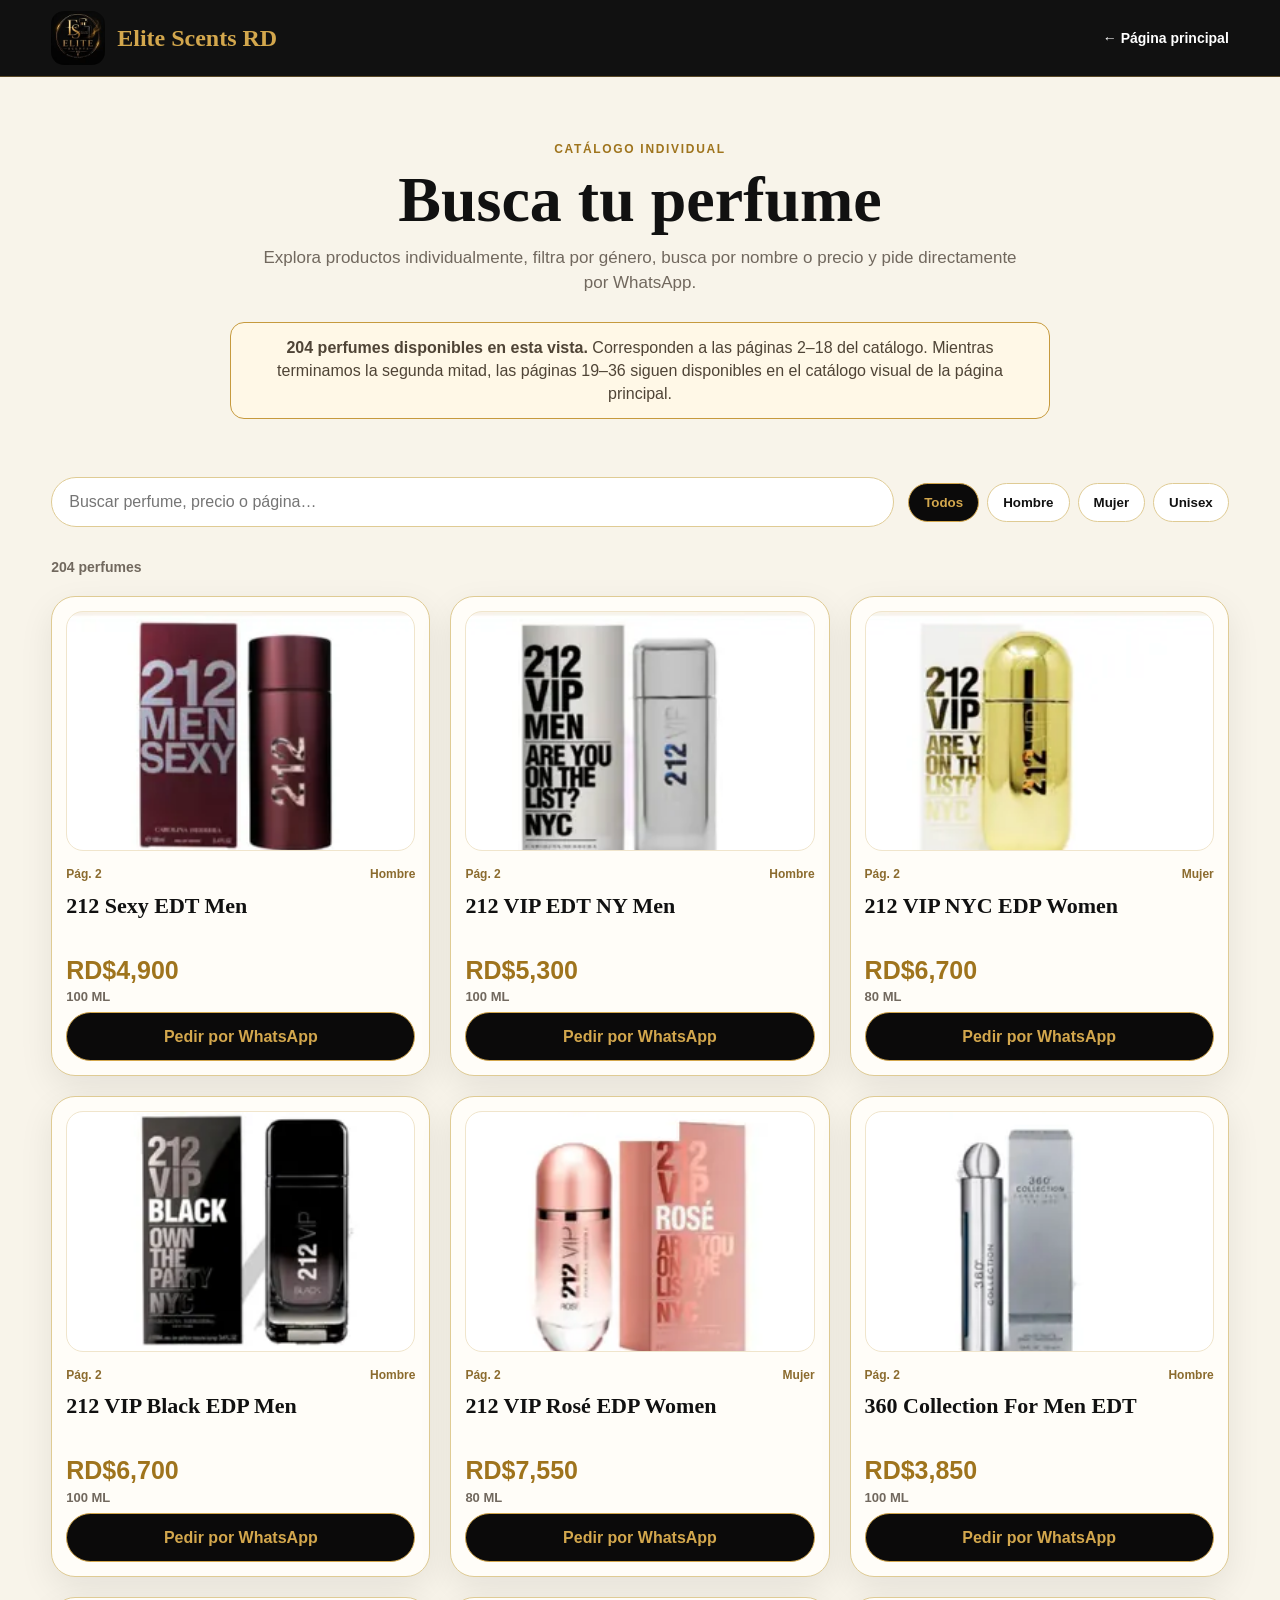
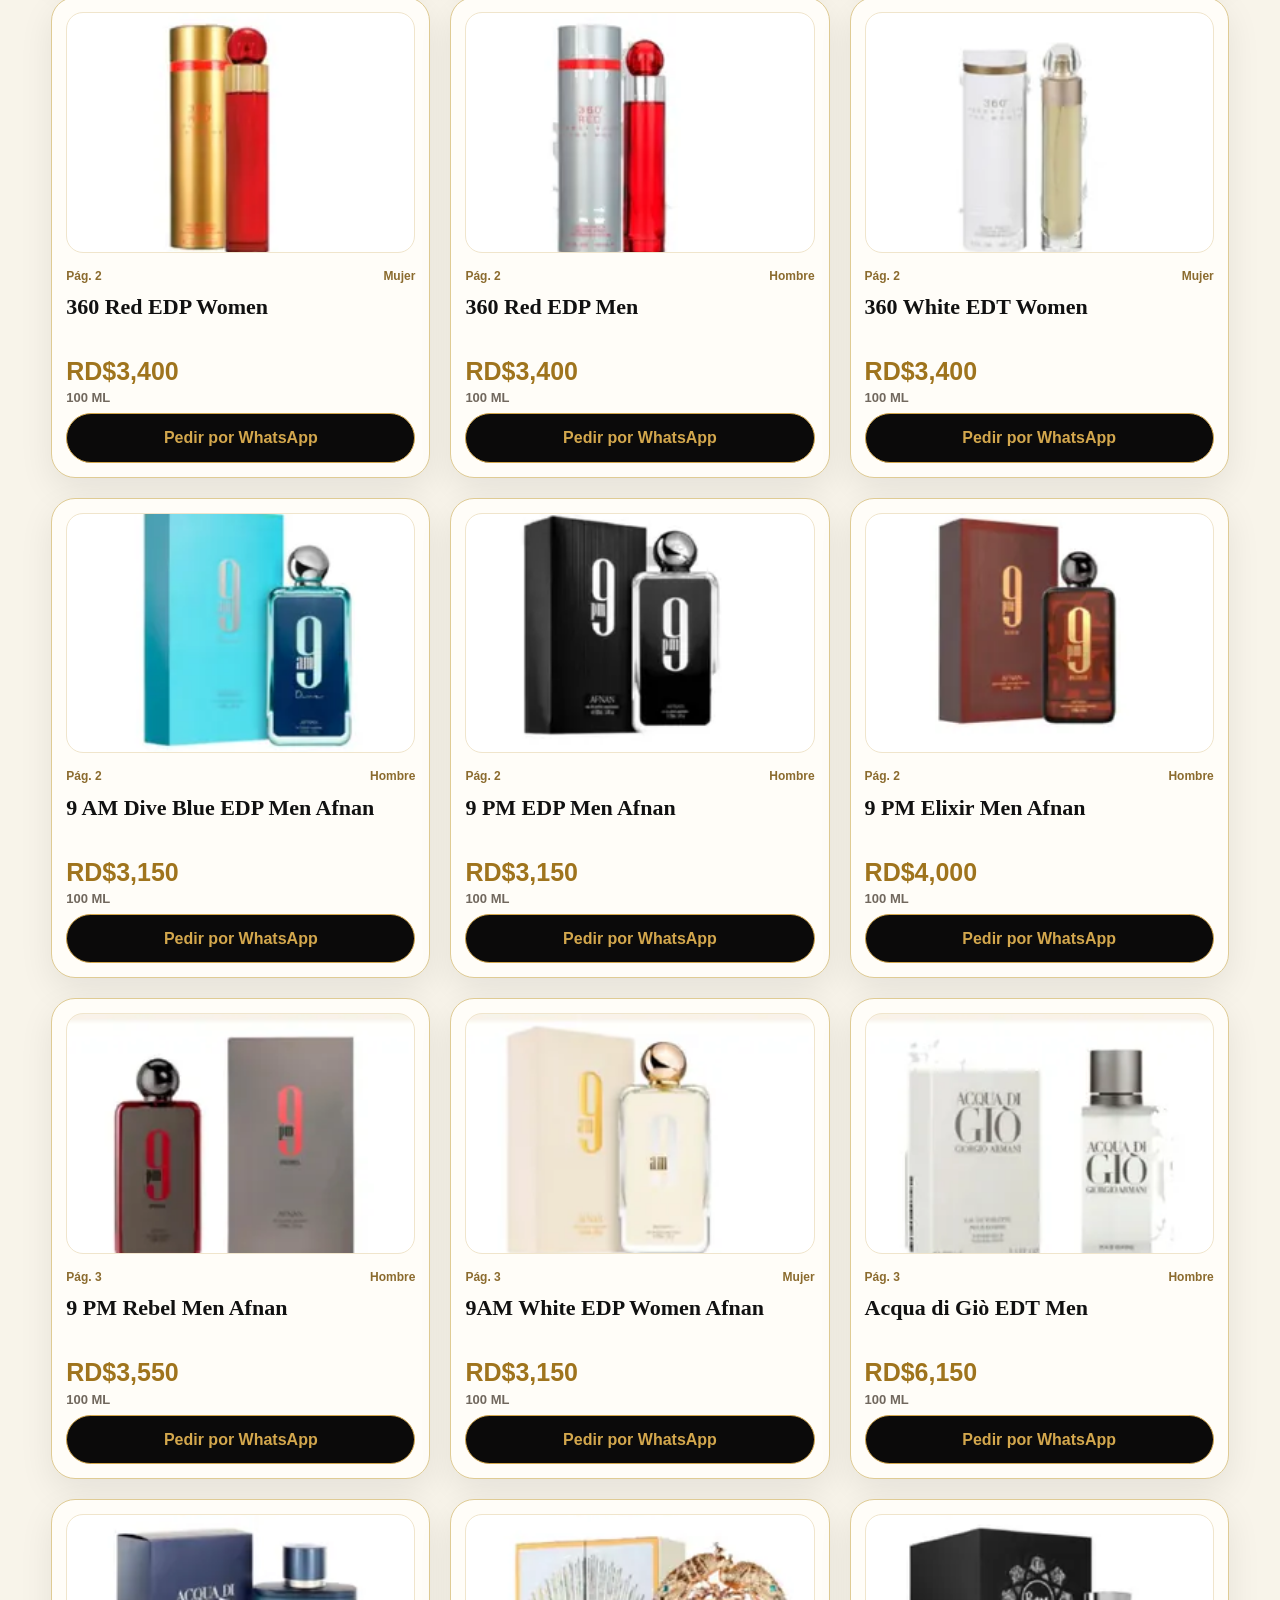
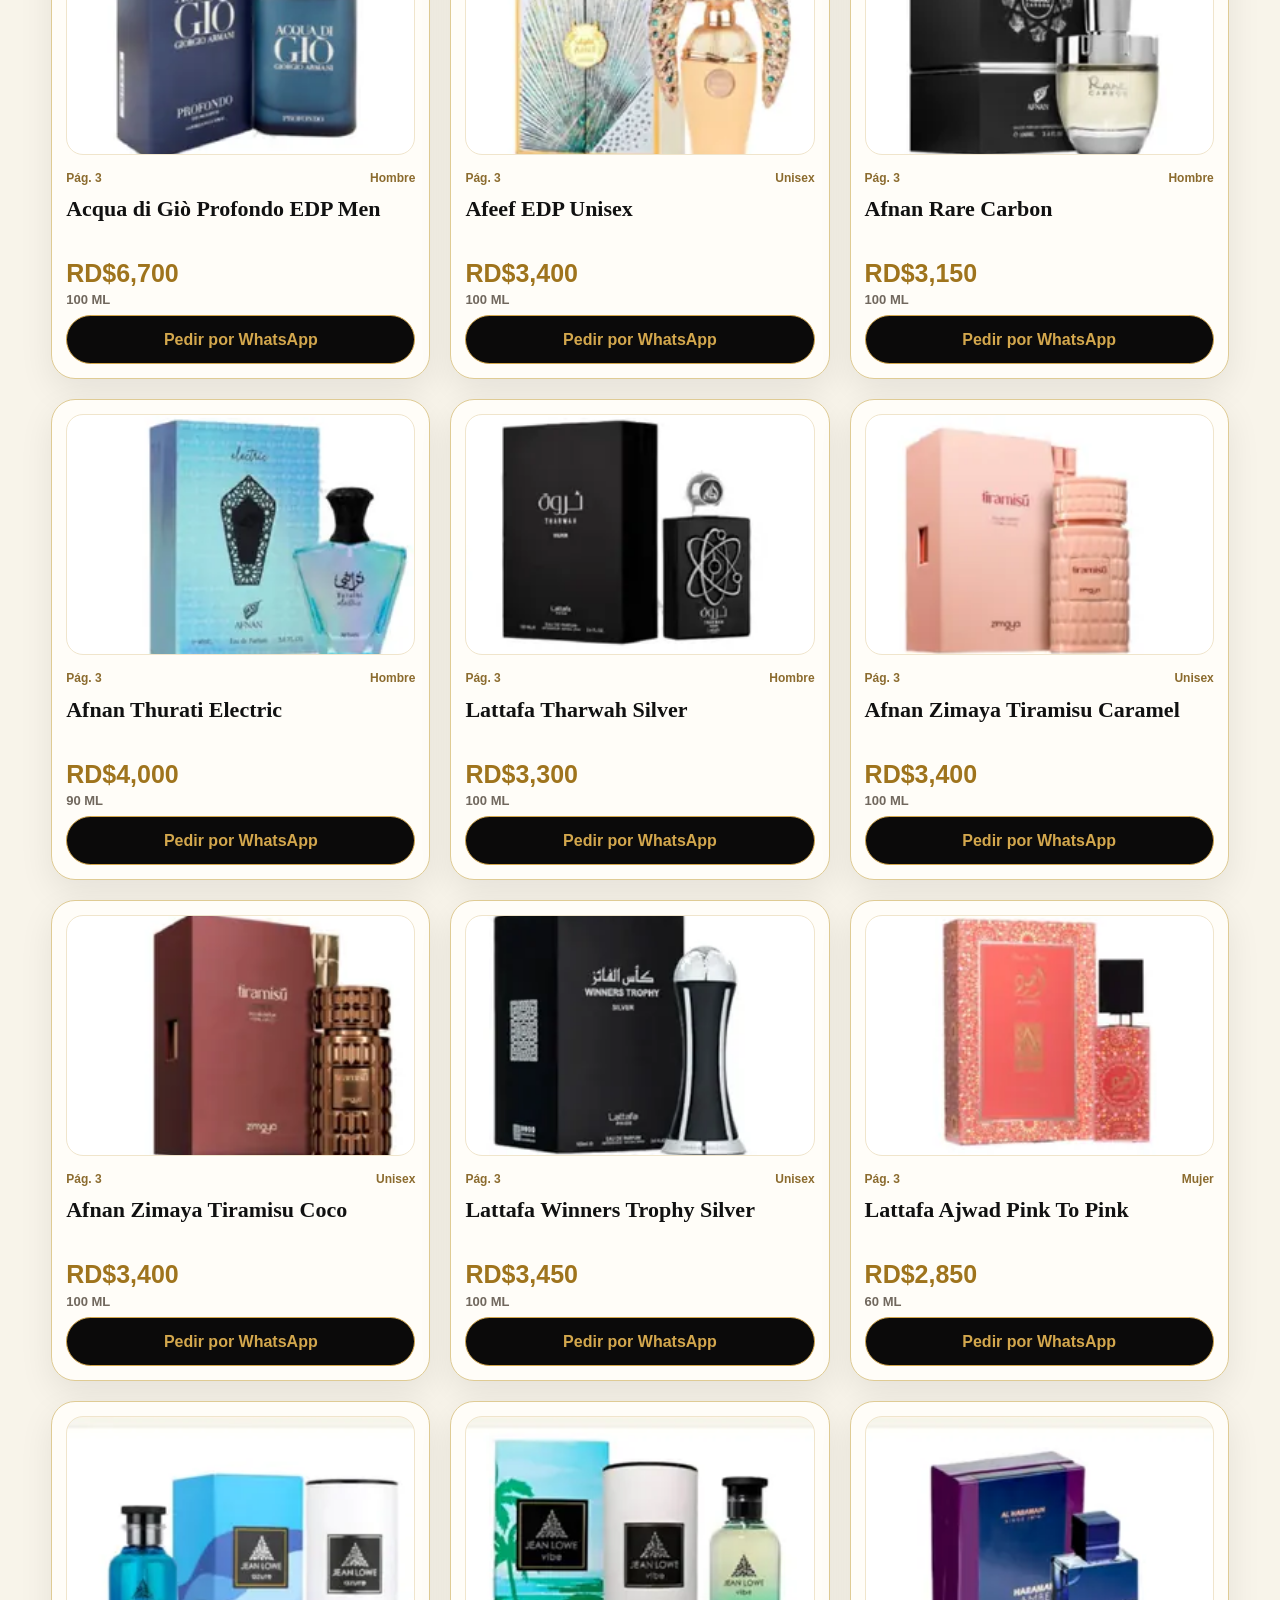
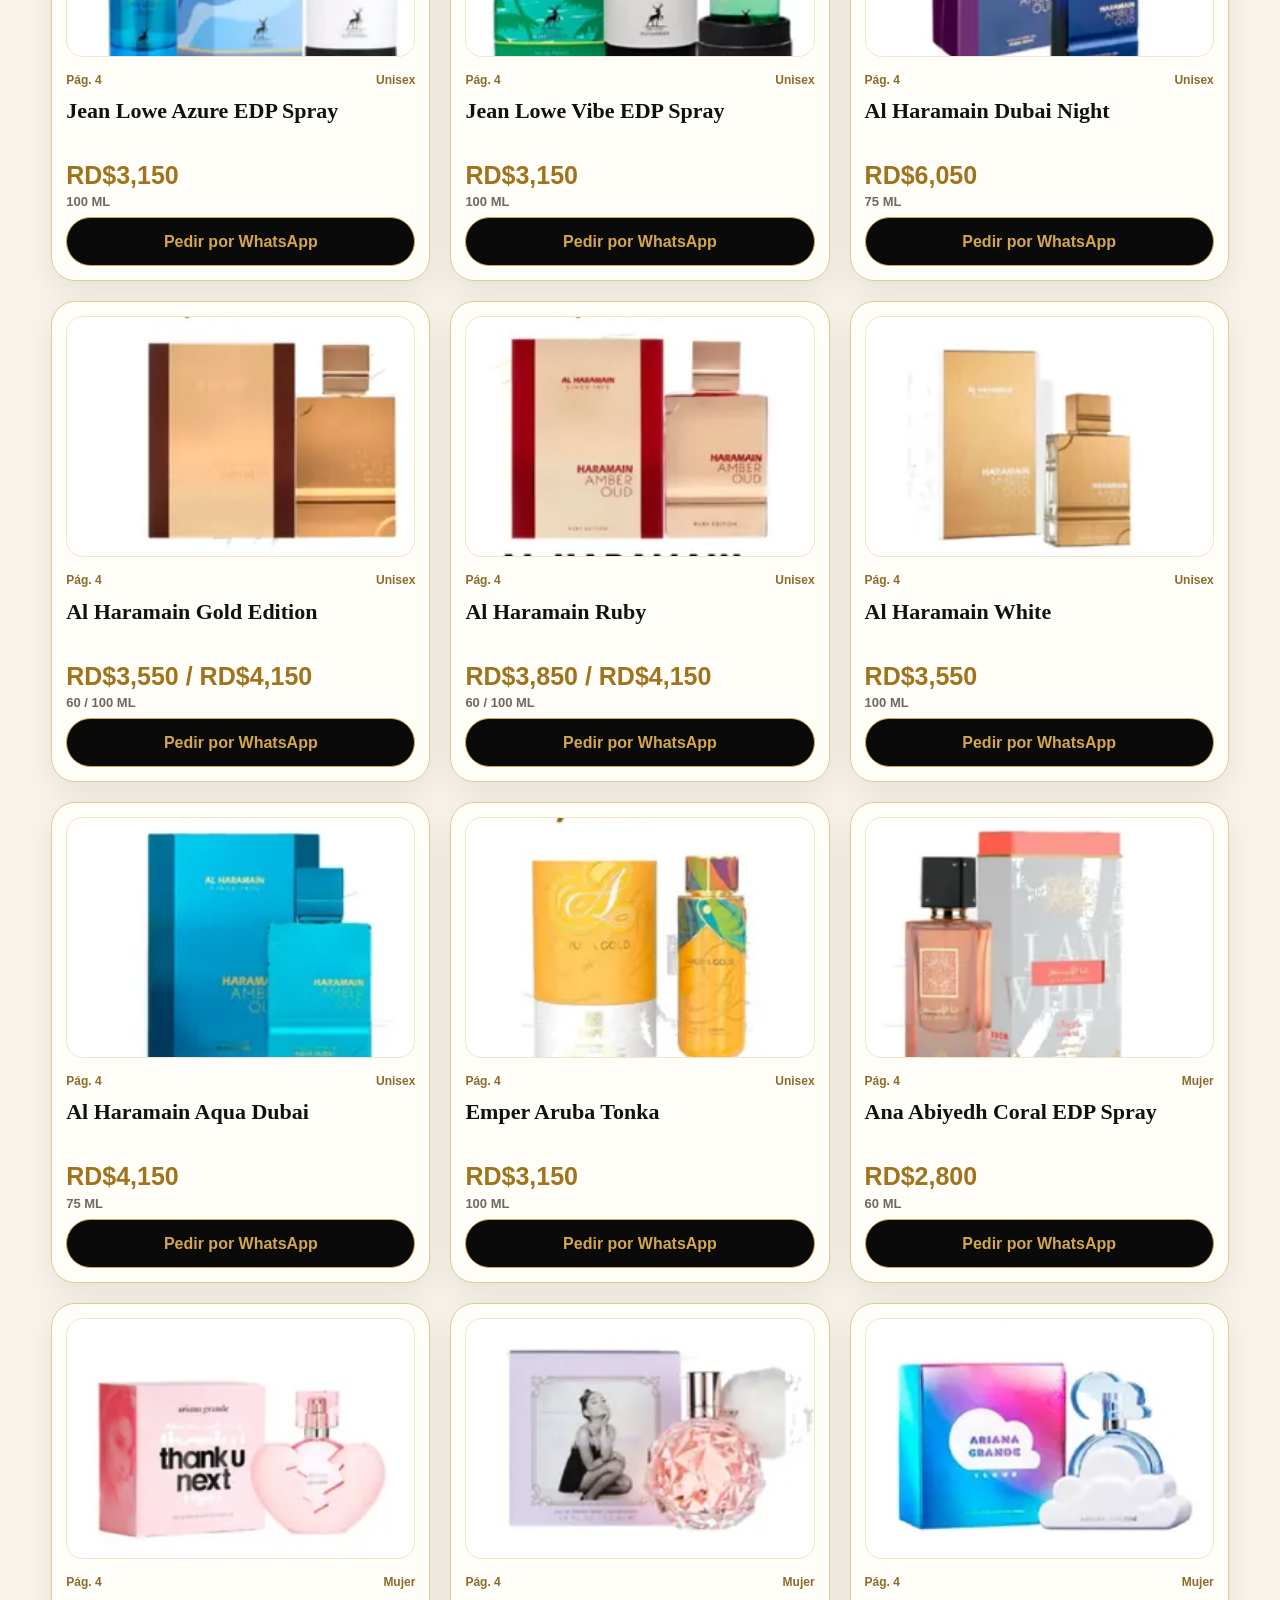
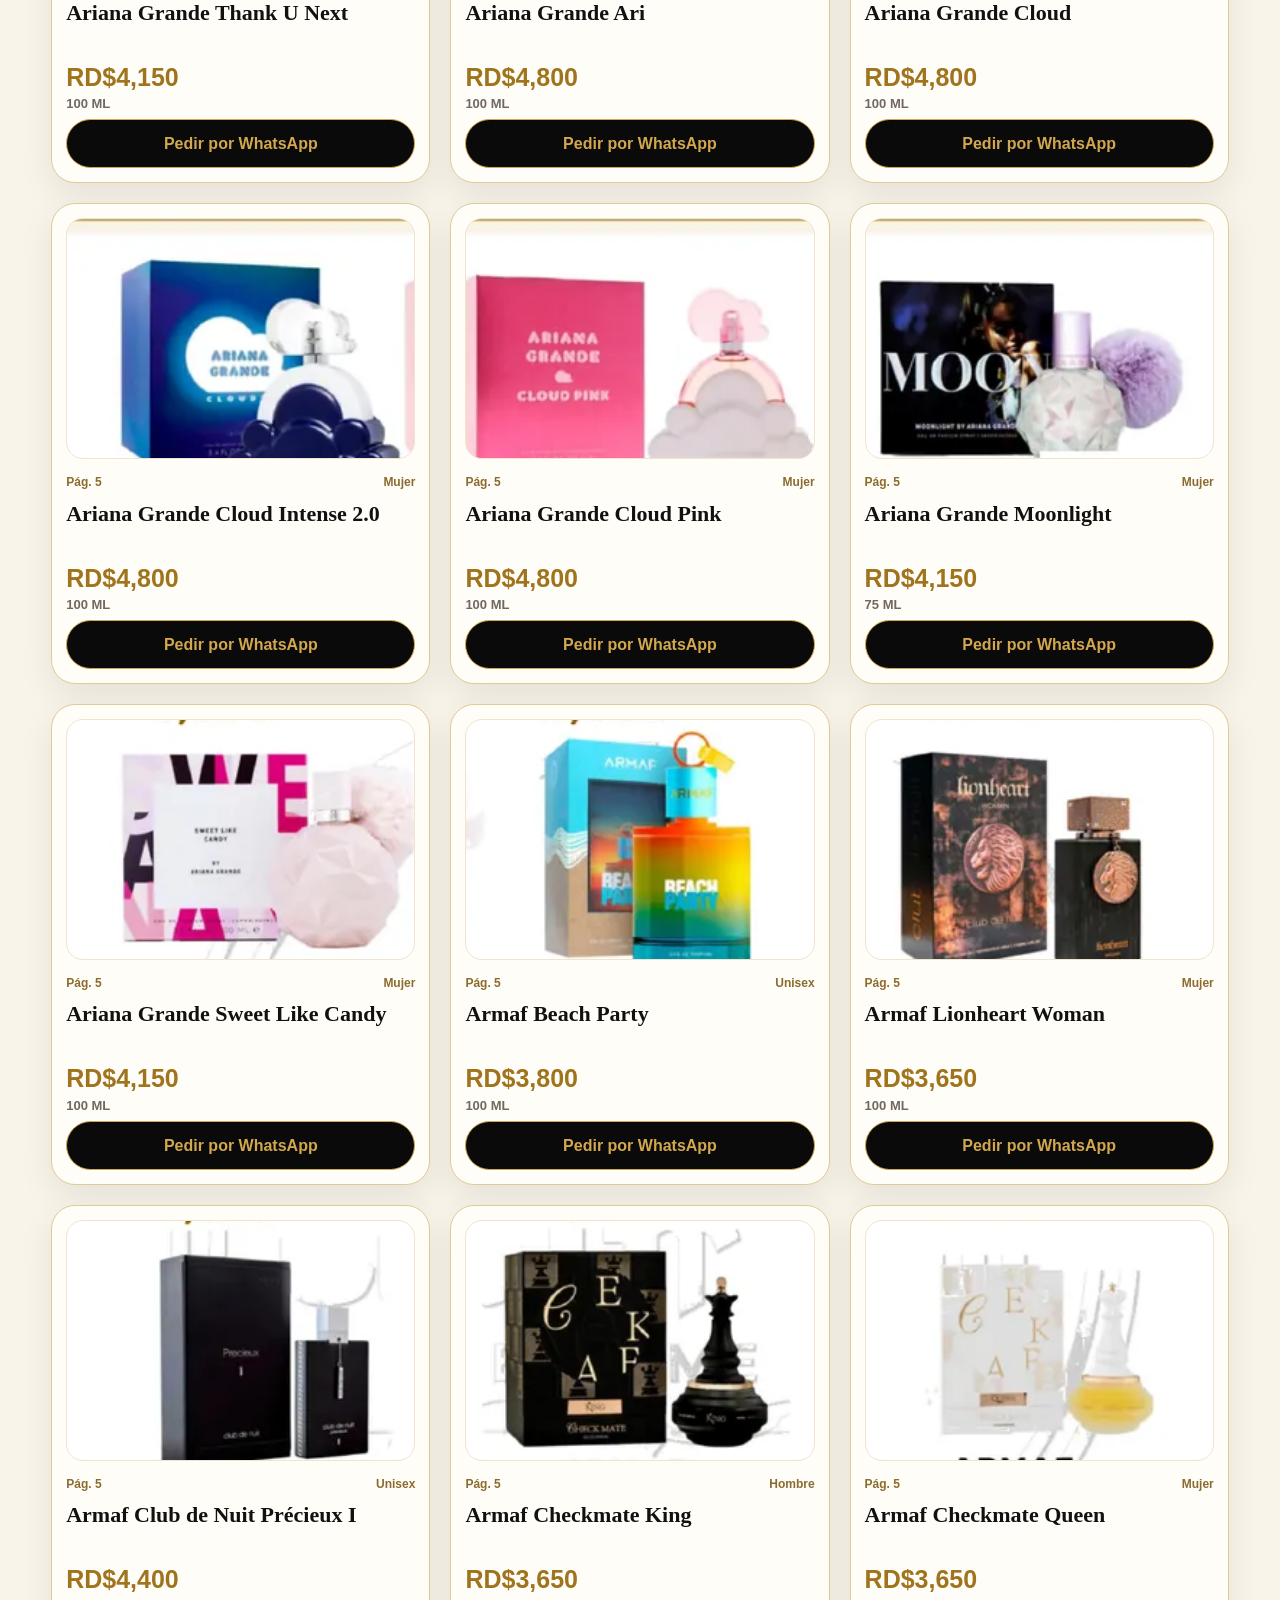
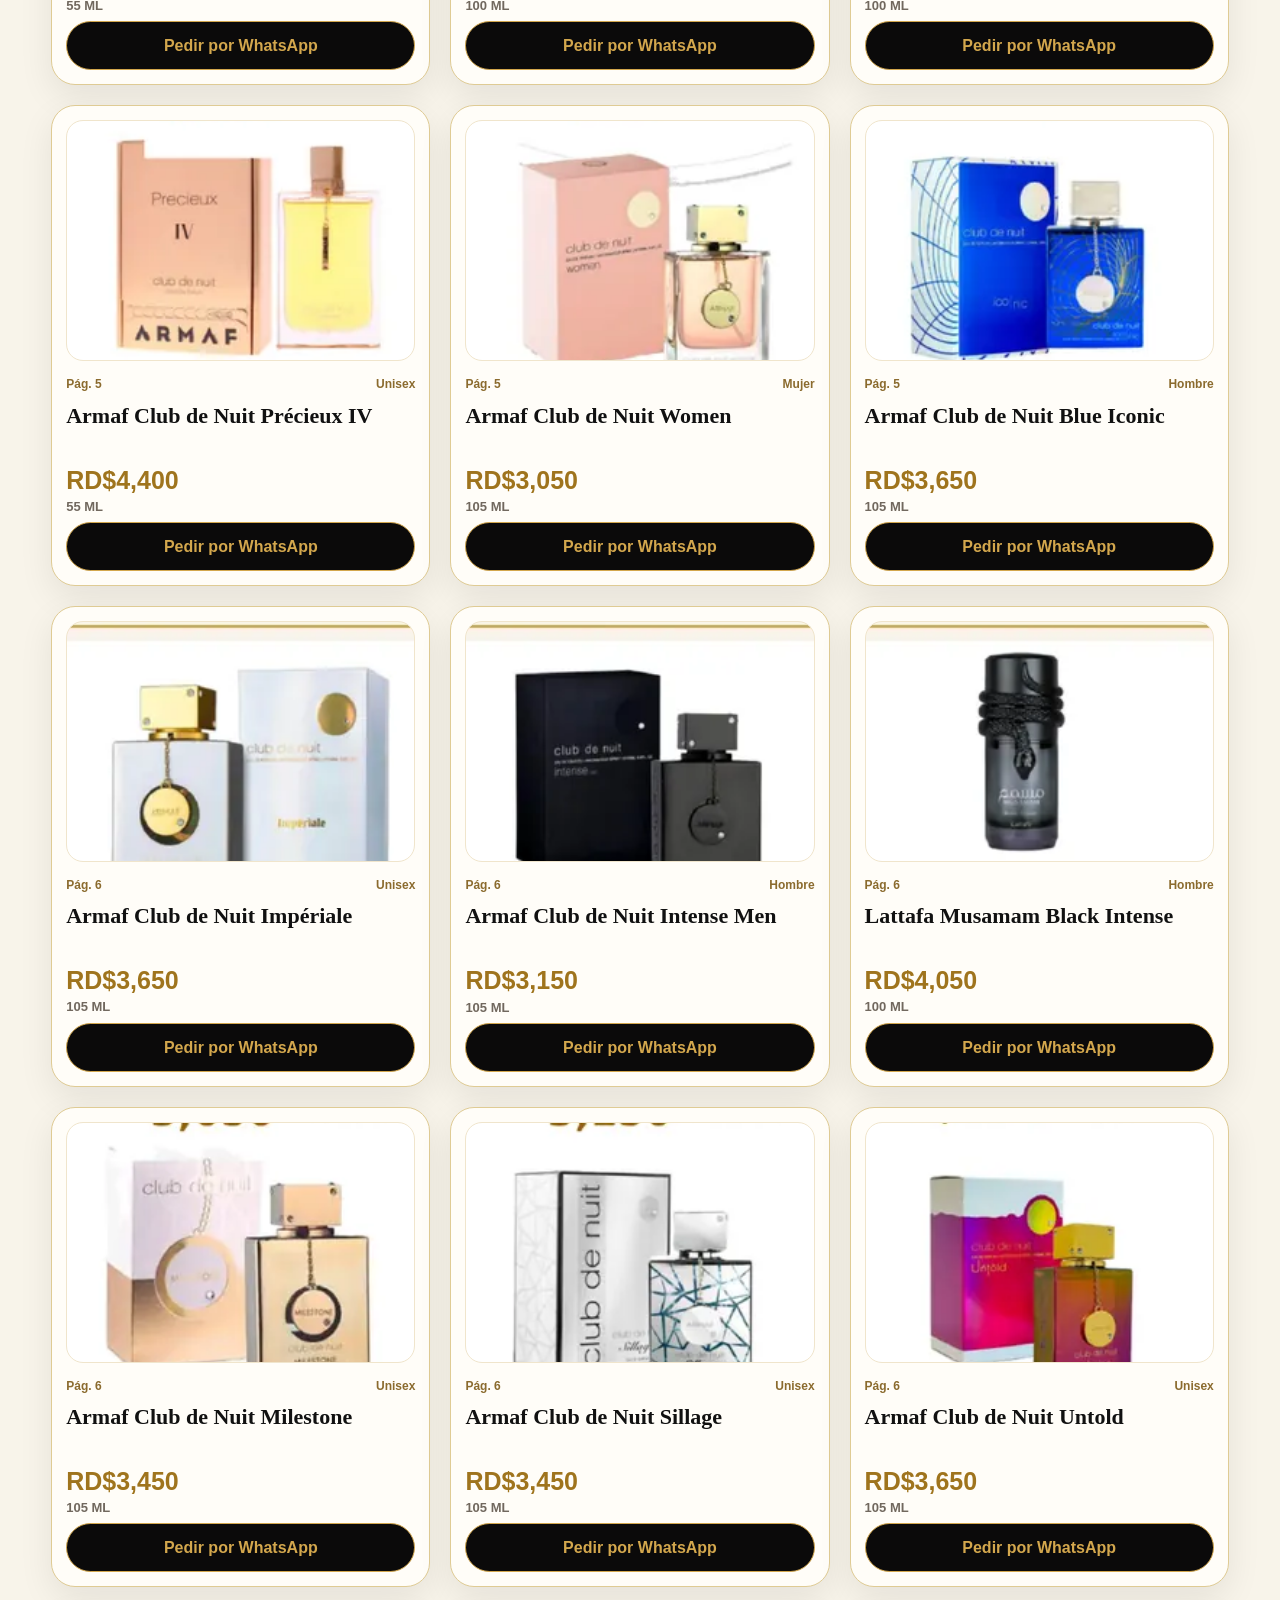
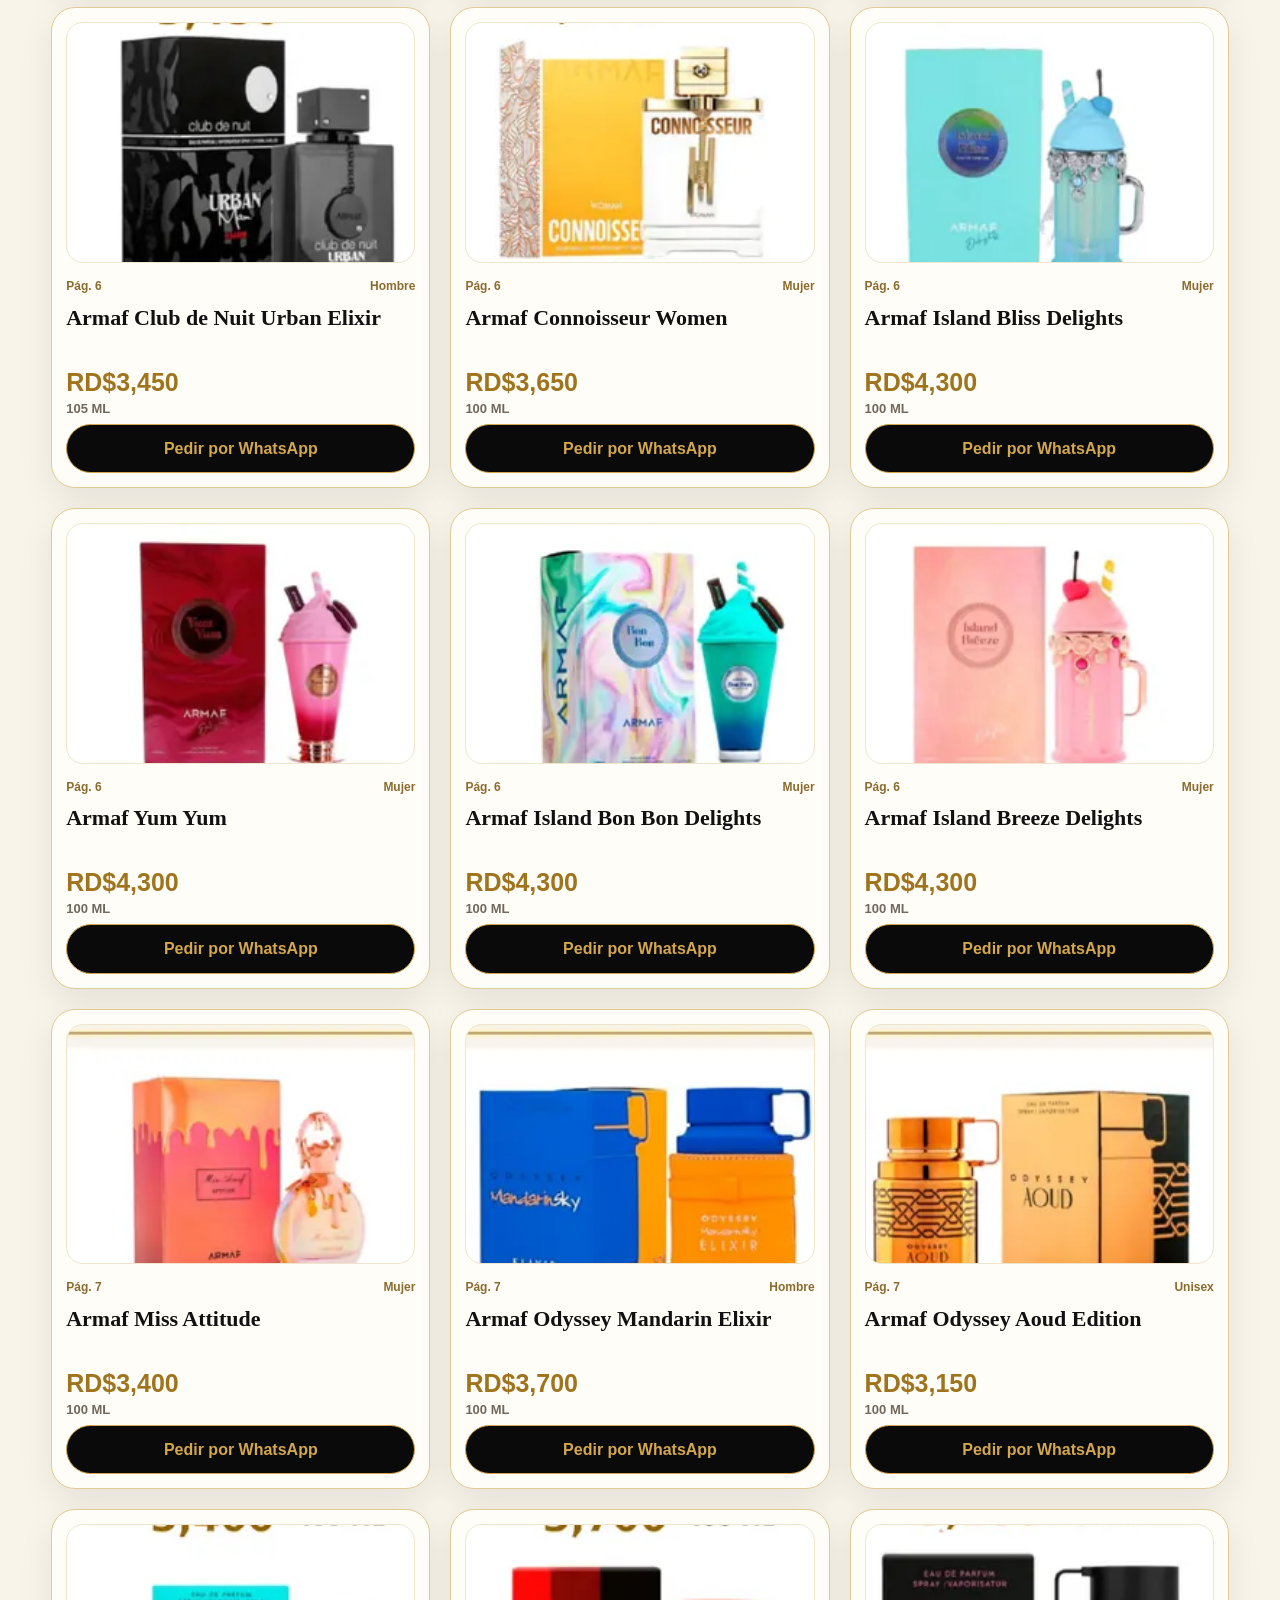
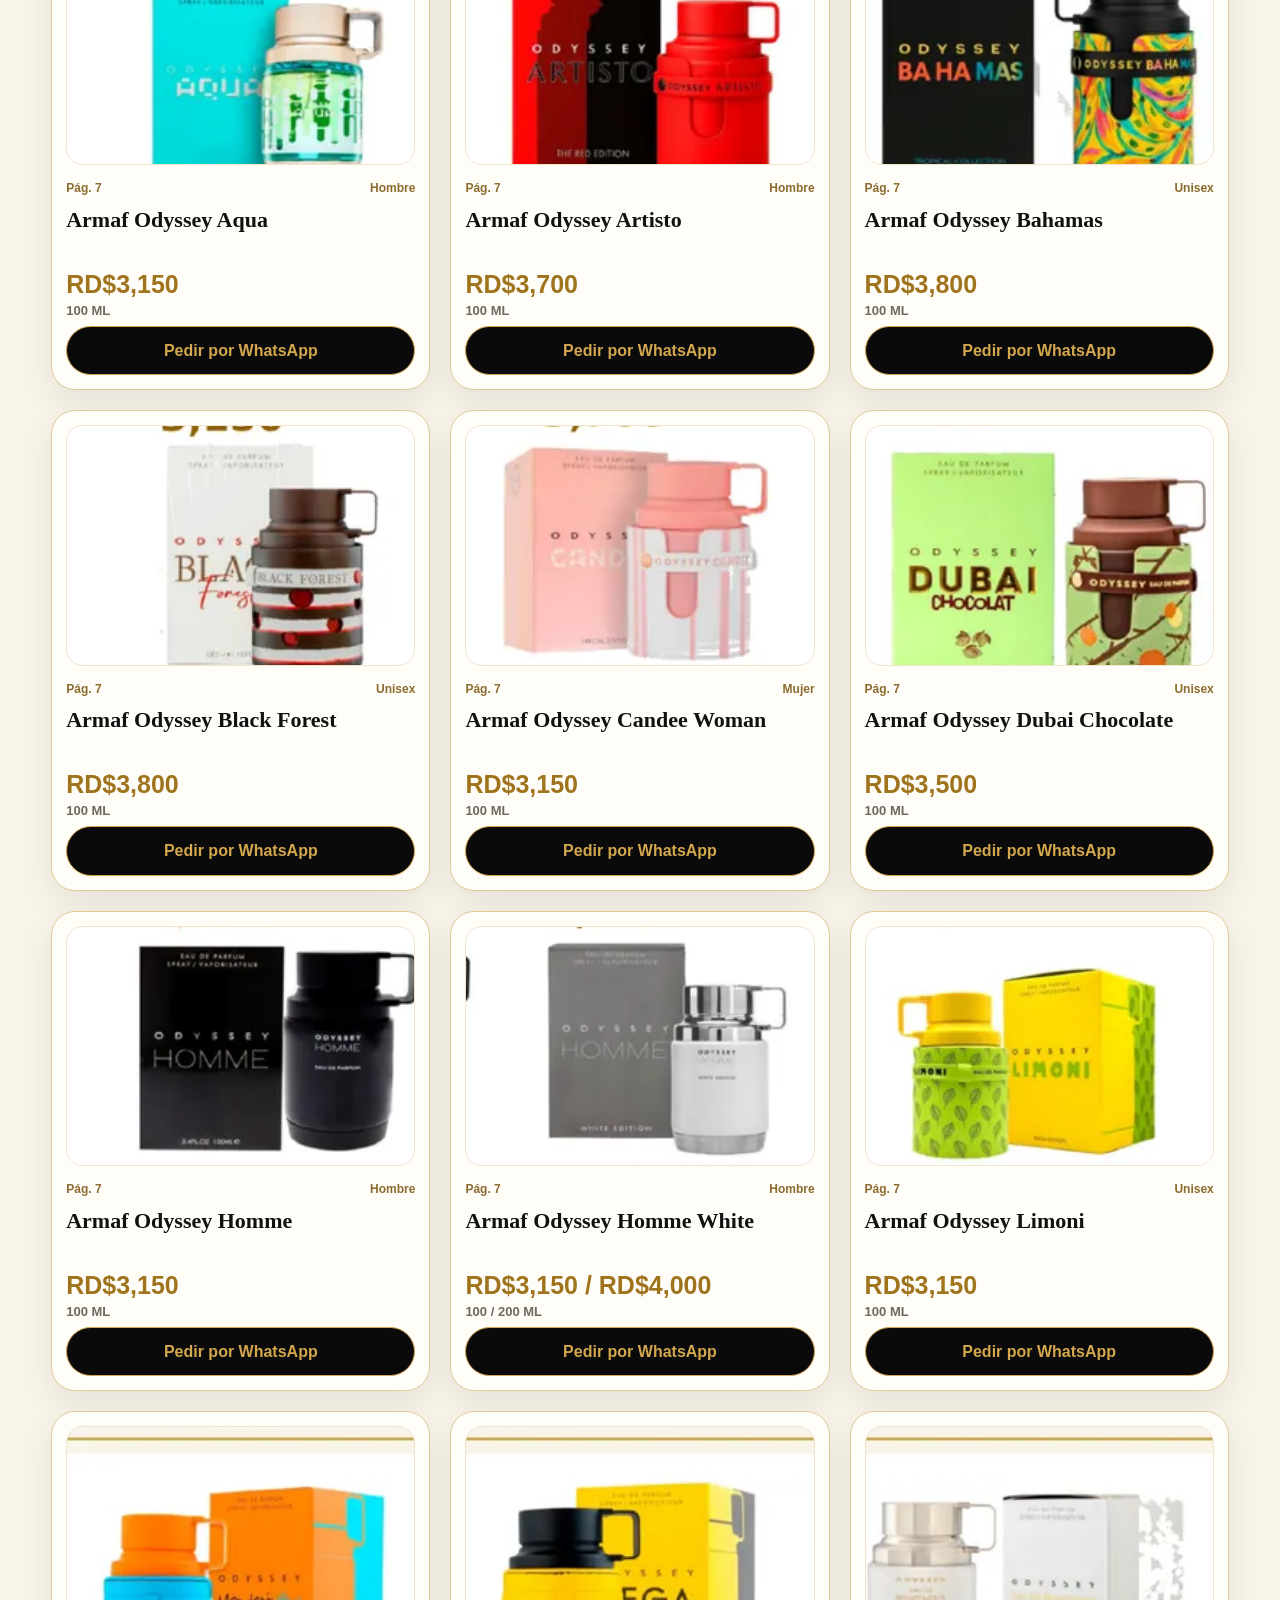
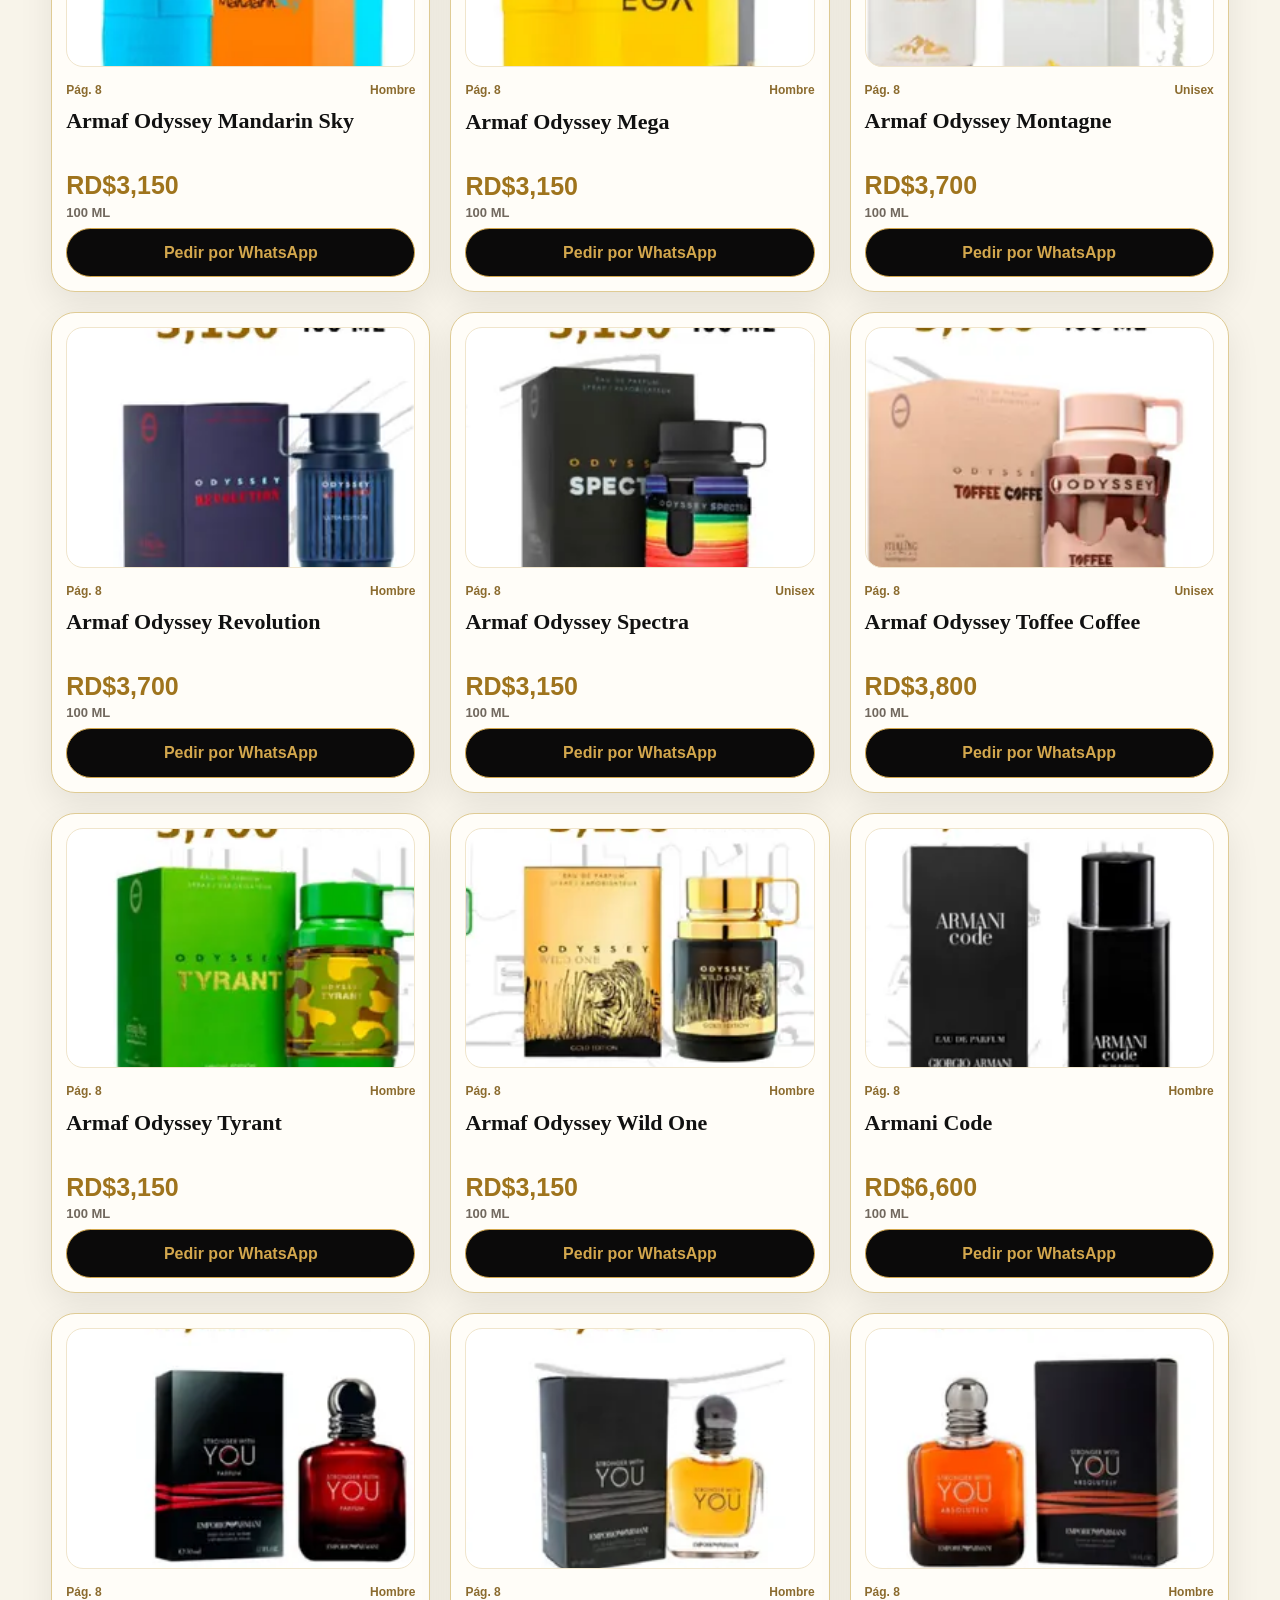
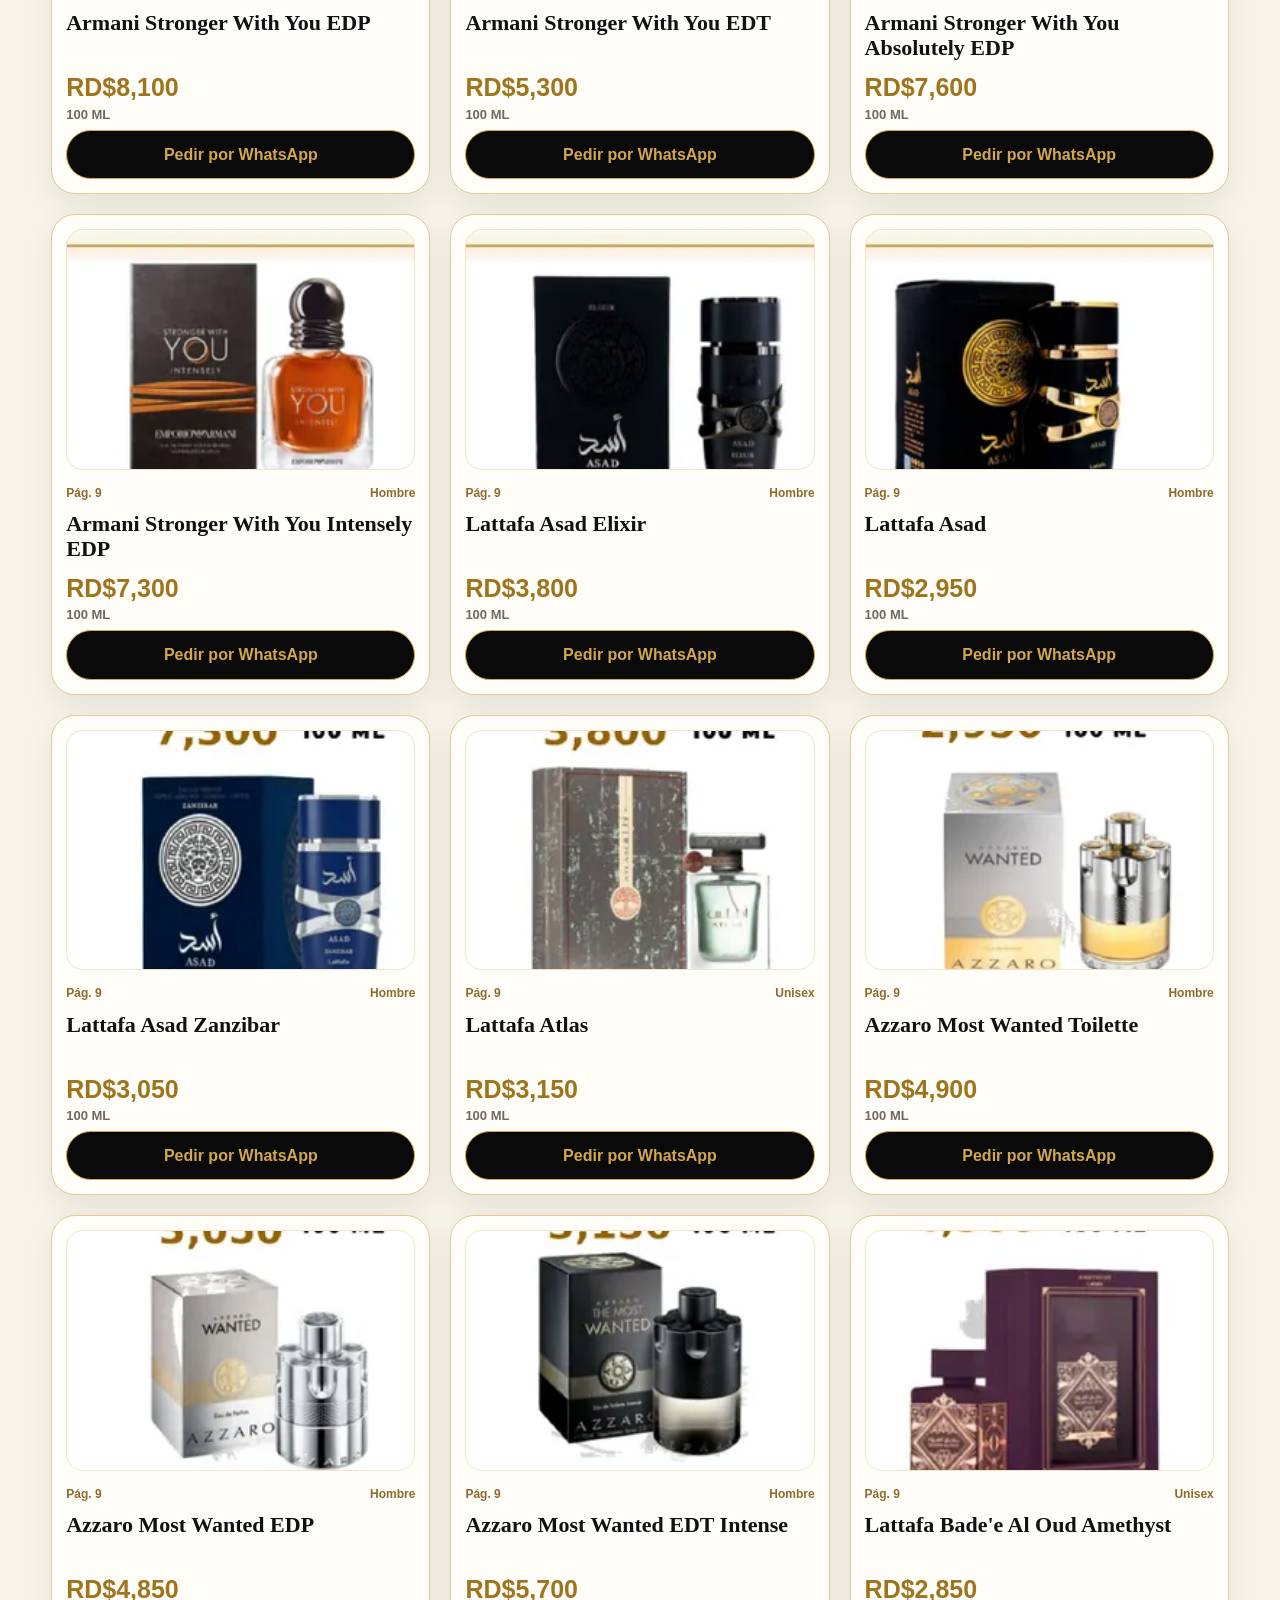
==== commit 5ce0af2e: "Redirect old catalog draft URL to professional catalog" ====
--- a/borrador-paso-6.html
+++ b/borrador-paso-6.html
@@ -1,26 +1 @@
-<!doctype html>
-<html lang="es">
-<head>
-<meta charset="utf-8">
-<meta name="viewport" content="width=device-width,initial-scale=1">
-<title>Catálogo por perfume - Primera mitad | Elite Scents RD</title>
-<meta name="description" content="Primera mitad del catálogo por perfume de Elite Scents RD.">
-<meta name="theme-color" content="#080808">
-<meta http-equiv="Content-Security-Policy" content="default-src 'self'; base-uri 'self'; object-src 'none'; form-action 'none'; img-src 'self' data:; style-src 'self' 'unsafe-inline'; script-src 'self'; connect-src 'none'; frame-src 'none'; media-src 'none'; worker-src 'none'; upgrade-insecure-requests">
-<meta name="referrer" content="strict-origin-when-cross-origin">
-<meta name="robots" content="noindex,nofollow">
-<link rel="icon" href="logo.webp?v=20260811f" type="image/webp">
-<link rel="preload" href="logo.webp?v=20260811f" as="image" type="image/webp">
-<link rel="preload" href="catalogo-1.webp" as="image" type="image/webp">
-<link rel="preload" href="catalogo-2.webp" as="image" type="image/webp">
-<style>
-:root{--black:#080808;--gold:#d3a74d;--gold2:#9f741d;--cream:#f8f4ea;--card:#fffdf8;--line:#dfcb94;--muted:#71685e;--shadow:0 12px 34px rgba(0,0,0,.08)}
-*{box-sizing:border-box}html{scroll-behavior:smooth}body{margin:0;background:var(--cream);color:#111;font-family:Arial,Helvetica,sans-serif;line-height:1.45}.top{position:sticky;top:0;z-index:20;background:rgba(8,8,8,.96);backdrop-filter:blur(12px);color:#fff;border-bottom:1px solid rgba(211,167,77,.38)}.wrap{width:min(1180px,92%);margin:auto}.top-inner{height:76px;display:flex;align-items:center;justify-content:space-between;gap:18px}.brand{display:flex;align-items:center;gap:12px;font-family:Georgia,serif;color:var(--gold);font-size:24px;font-weight:700;text-decoration:none}.brand img{width:54px;height:54px;border-radius:13px;object-fit:cover;display:block}.back{color:#fff;text-decoration:none;font-weight:800;font-size:14px}.back:hover{color:var(--gold)}.hero{text-align:center;padding:64px 0 28px}.k{color:var(--gold2);font-weight:900;letter-spacing:.14em;font-size:12px;text-transform:uppercase}h1{font:700 clamp(38px,6vw,64px)/1 Georgia,serif;margin:10px 0 14px}.hero p{color:var(--muted);max-width:760px;margin:auto;font-size:17px}.notice{margin:26px auto 0;padding:13px 18px;border:1px solid #c69a3e;border-radius:14px;background:#fff8e7;max-width:820px;color:#4f4436}.tools{position:sticky;top:76px;z-index:15;display:grid;grid-template-columns:minmax(260px,1fr) auto;gap:14px;align-items:center;margin:18px 0;padding:12px 0;background:rgba(248,244,234,.95);backdrop-filter:blur(10px)}input{width:100%;padding:15px 17px;border:1px solid var(--line);border-radius:999px;font-size:16px;background:#fff;color:#111}input:focus{outline:3px solid rgba(211,167,77,.30);border-color:var(--gold)}.filters{display:flex;gap:8px;flex-wrap:wrap;justify-content:flex-end}button{border:1px solid var(--line);background:#fff;padding:11px 15px;border-radius:999px;font-weight:800;cursor:pointer;color:#111}button.active,button:hover{background:#0b0a0a;color:var(--gold);border-color:var(--gold)}#count{color:var(--muted);font-size:14px;margin:0 0 18px;font-weight:700}.grid{display:grid;grid-template-columns:repeat(3,1fr);gap:20px;padding-bottom:70px}.perfume{background:var(--card);border:1px solid var(--line);border-radius:24px;padding:14px;box-shadow:var(--shadow);display:flex;flex-direction:column;min-width:0}.photo{width:100%;aspect-ratio:1.45;background-size:300% auto;background-repeat:no-repeat;background-color:#fff;border-radius:17px;border:1px solid #f0e5cc}.meta{display:flex;justify-content:space-between;gap:10px;color:#8b6b2e;font-size:12px;font-weight:900;margin-top:15px}.perfume h3{font:700 22px/1.12 Georgia,'Times New Roman',serif;margin:10px 0 8px;min-height:50px}.price{font-size:25px;font-weight:900;color:var(--gold2);min-height:36px}.size{font-size:13px;font-weight:800;color:var(--muted);min-height:20px;margin-bottom:4px}.perfume a{display:block;text-align:center;background:#0b0a0a;color:var(--gold);border:1px solid var(--gold);padding:12px 14px;border-radius:999px;font-weight:900;text-decoration:none;margin-top:auto;transition:.2s}.perfume a:hover{background:var(--gold);color:#0b0a0a}.foot{background:#090909;color:#cfc7ba;text-align:center;padding:34px 20px;border-top:1px solid rgba(211,167,77,.3)}.foot strong{color:var(--gold)}@media(max-width:850px){.tools{grid-template-columns:1fr;top:70px}.filters{justify-content:flex-start}.grid{grid-template-columns:repeat(2,1fr)}}@media(max-width:560px){.top-inner{height:70px}.brand{font-size:18px;gap:8px}.brand img{width:44px;height:44px}.back{font-size:12px}.hero{padding:46px 0 20px}.grid{grid-template-columns:1fr}.perfume h3{min-height:auto}.tools{top:70px}.filters{gap:6px}button{padding:9px 12px;font-size:12px}}
-</style>
-</head><body>
-<header class="top"><div class="wrap top-inner"><a class="brand" href="./"><img src="logo.webp?v=20260811f" alt="Logo de Elite Scents RD" width="54" height="54">Elite Scents RD</a><a class="back" href="./">← Página principal</a></div></header>
-<main class="wrap"><section class="hero"><div class="k">Paso 6 · Primera mitad</div><h1>Catálogo por perfume</h1><p>Primera mitad del catálogo oficial convertida a productos individuales, con búsqueda, filtros y acceso directo a WhatsApp.</p><div class="notice"><strong>204 perfumes cargados.</strong> Esta fase cubre desde el primer perfume de la página 2 hasta el último de la página 18. Las páginas 19–36 quedan pendientes para la segunda fase.</div></section>
-<section aria-label="Catálogo de perfumes"><div class="tools"><input id="q" type="search" placeholder="Buscar perfume, precio o página…" autocomplete="off" aria-label="Buscar perfume"><div class="filters" aria-label="Filtrar por género"><button class="active" type="button" data-filter="todos">Todos</button><button type="button" data-filter="hombre">Hombre</button><button type="button" data-filter="mujer">Mujer</button><button type="button" data-filter="unisex">Unisex</button></div></div><div id="count" aria-live="polite"></div><div class="grid" id="productGrid"></div></section></main>
-<footer class="foot"><strong>Elite Scents RD</strong> · Primera mitad del catálogo 2026</footer>
-<script src="catalogo-data-1.js" defer></script><script src="catalogo-data-2.js" defer></script><script src="catalogo-data-3.js" defer></script><script src="catalogo-data-4.js" defer></script><script src="catalogo-data-5.js" defer></script><script src="catalogo-data-6.js" defer></script><script src="catalogo-app.js" defer></script>
-</body></html>+<!doctype html><html lang="es"><head><meta charset="utf-8"><meta name="viewport" content="width=device-width,initial-scale=1"><meta name="robots" content="noindex,nofollow"><meta http-equiv="refresh" content="0;url=catalogo.html"><link rel="canonical" href="https://gabrielpdrd05.github.io/elite-scents-rd/catalogo.html"><title>Redirigiendo | Elite Scents RD</title></head><body><p>Redirigiendo al <a href="catalogo.html">catálogo de Elite Scents RD</a>…</p></body></html>
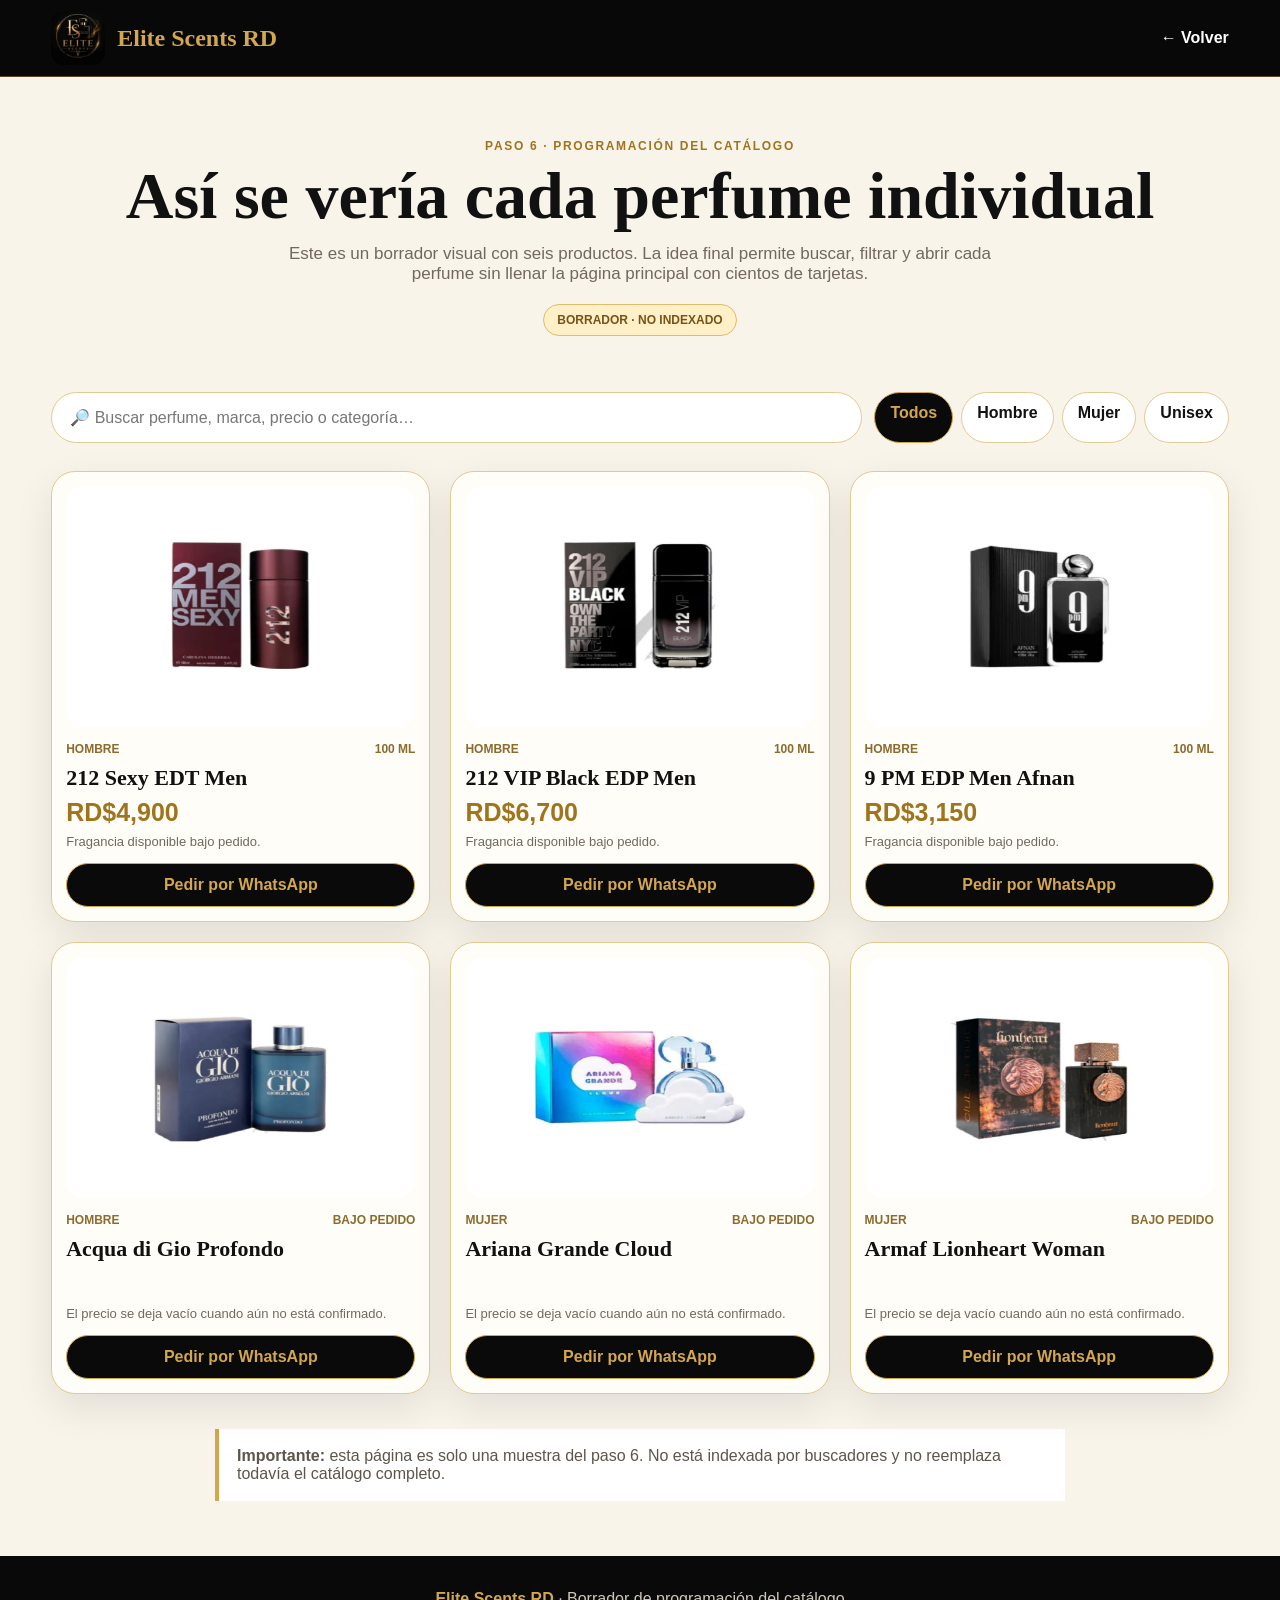
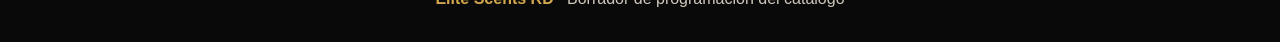
==== commit 6fcd3d7c: "Update official logo, favicon and step 6 preview" ====
--- a/borrador-paso-6.html
+++ b/borrador-paso-6.html
@@ -1 +1,31 @@
-<!doctype html><html lang="es"><head><meta charset="utf-8"><meta name="viewport" content="width=device-width,initial-scale=1"><meta name="robots" content="noindex,nofollow"><meta http-equiv="refresh" content="0;url=catalogo.html"><link rel="canonical" href="https://gabrielpdrd05.github.io/elite-scents-rd/catalogo.html"><title>Redirigiendo | Elite Scents RD</title></head><body><p>Redirigiendo al <a href="catalogo.html">catálogo de Elite Scents RD</a>…</p></body></html>+<!doctype html>
+<html lang="es">
+<head>
+<meta charset="utf-8">
+<meta name="viewport" content="width=device-width,initial-scale=1">
+<meta name="robots" content="noindex,nofollow">
+<meta name="referrer" content="strict-origin-when-cross-origin">
+<meta http-equiv="Content-Security-Policy" content="default-src 'self'; base-uri 'self'; object-src 'none'; form-action 'none'; img-src 'self' data:; style-src 'self' 'unsafe-inline'; script-src 'none'; connect-src 'none'; frame-src 'none'; media-src 'none'; worker-src 'none'; upgrade-insecure-requests">
+<link rel="icon" href="favicon.png?v=6" type="image/png">
+<title>Borrador Paso 6 | Elite Scents RD</title>
+<style>
+:root{--black:#080808;--gold:#d3a74d;--gold2:#9f741d;--cream:#f8f4ea;--card:#fffdf8;--line:#dfcb94;--muted:#71685e;--shadow:0 14px 38px rgba(0,0,0,.09)}*{box-sizing:border-box}body{margin:0;background:var(--cream);color:#111;font-family:Arial,Helvetica,sans-serif}.top{background:#080808;border-bottom:1px solid rgba(211,167,77,.4)}.wrap{width:min(1180px,92%);margin:auto}.topin{height:76px;display:flex;align-items:center;justify-content:space-between;gap:15px}.brand{display:flex;align-items:center;gap:12px;color:var(--gold);font:700 24px Georgia,serif;text-decoration:none}.brand img{width:54px;height:54px;border-radius:13px;object-fit:cover}.back{color:#fff;text-decoration:none;font-weight:800}.hero{text-align:center;padding:62px 0 34px}.k{color:var(--gold2);font-weight:900;letter-spacing:.14em;font-size:12px}.hero h1{font:700 clamp(38px,6vw,66px)/1 Georgia,serif;margin:10px 0 15px}.hero p{max-width:760px;margin:auto;color:var(--muted);font-size:17px}.draft{display:inline-block;margin-top:20px;padding:8px 13px;border-radius:999px;background:#fff0c8;color:#795316;font-weight:900;font-size:12px;border:1px solid #dfbd6d}.tools{display:grid;grid-template-columns:1fr auto;gap:12px;margin:22px 0 28px}.search{padding:15px 18px;border:1px solid var(--line);border-radius:999px;background:#fff;color:#777}.filters{display:flex;gap:8px;flex-wrap:wrap}.chip{padding:11px 15px;border:1px solid var(--line);border-radius:999px;background:#fff;font-weight:800}.chip.active{background:#0b0a0a;color:var(--gold);border-color:var(--gold)}.grid{display:grid;grid-template-columns:repeat(3,1fr);gap:20px;padding-bottom:70px}.card{background:var(--card);border:1px solid var(--line);border-radius:24px;padding:14px;box-shadow:var(--shadow);display:flex;flex-direction:column}.photo{width:100%;aspect-ratio:1.45;background-image:url('featured.webp');background-size:300% 200%;background-repeat:no-repeat;background-color:#fff;border-radius:17px}.meta{display:flex;justify-content:space-between;color:#8b6b2e;font-size:12px;font-weight:900;margin-top:15px}.card h3{font:700 22px/1.12 Georgia,serif;margin:10px 0 8px}.price{font-size:25px;font-weight:900;color:var(--gold2);min-height:31px}.desc{color:var(--muted);font-size:13px;margin:5px 0 14px}.cta{display:block;text-align:center;background:#0b0a0a;color:var(--gold);border:1px solid var(--gold);padding:12px 14px;border-radius:999px;font-weight:900;text-decoration:none;margin-top:auto}.note{max-width:850px;margin:-35px auto 55px;padding:18px;border-left:4px solid var(--gold);background:#fff;color:#5d554b}.foot{background:#090909;color:#cfc7ba;text-align:center;padding:34px 20px}.foot strong{color:var(--gold)}@media(max-width:850px){.tools{grid-template-columns:1fr}.grid{grid-template-columns:repeat(2,1fr)}}@media(max-width:560px){.topin{height:70px}.brand{font-size:18px}.brand img{width:44px;height:44px}.back{font-size:12px}.grid{grid-template-columns:1fr}}
+</style>
+</head>
+<body>
+<header class="top"><div class="wrap topin"><a class="brand" href="./"><img src="logo.webp" alt="Logo de Elite Scents RD">Elite Scents RD</a><a class="back" href="./">← Volver</a></div></header>
+<main class="wrap">
+<section class="hero"><div class="k">PASO 6 · PROGRAMACIÓN DEL CATÁLOGO</div><h1>Así se vería cada perfume individual</h1><p>Este es un borrador visual con seis productos. La idea final permite buscar, filtrar y abrir cada perfume sin llenar la página principal con cientos de tarjetas.</p><span class="draft">BORRADOR · NO INDEXADO</span></section>
+<div class="tools"><div class="search">🔎 Buscar perfume, marca, precio o categoría…</div><div class="filters"><span class="chip active">Todos</span><span class="chip">Hombre</span><span class="chip">Mujer</span><span class="chip">Unisex</span></div></div>
+<section class="grid">
+<article class="card"><div class="photo" style="background-position:0% 0%"></div><div class="meta"><span>HOMBRE</span><span>100 ML</span></div><h3>212 Sexy EDT Men</h3><div class="price">RD$4,900</div><p class="desc">Fragancia disponible bajo pedido.</p><a class="cta" href="https://wa.me/18094333348?text=Hola%20Elite%20Scents%20RD%2C%20me%20interesa%20212%20Sexy%20EDT%20Men" target="_blank" rel="noopener noreferrer">Pedir por WhatsApp</a></article>
+<article class="card"><div class="photo" style="background-position:50% 0%"></div><div class="meta"><span>HOMBRE</span><span>100 ML</span></div><h3>212 VIP Black EDP Men</h3><div class="price">RD$6,700</div><p class="desc">Fragancia disponible bajo pedido.</p><a class="cta" href="https://wa.me/18094333348?text=Hola%20Elite%20Scents%20RD%2C%20me%20interesa%20212%20VIP%20Black%20EDP%20Men" target="_blank" rel="noopener noreferrer">Pedir por WhatsApp</a></article>
+<article class="card"><div class="photo" style="background-position:100% 0%"></div><div class="meta"><span>HOMBRE</span><span>100 ML</span></div><h3>9 PM EDP Men Afnan</h3><div class="price">RD$3,150</div><p class="desc">Fragancia disponible bajo pedido.</p><a class="cta" href="https://wa.me/18094333348?text=Hola%20Elite%20Scents%20RD%2C%20me%20interesa%209%20PM%20EDP%20Men%20Afnan" target="_blank" rel="noopener noreferrer">Pedir por WhatsApp</a></article>
+<article class="card"><div class="photo" style="background-position:0% 100%"></div><div class="meta"><span>HOMBRE</span><span>BAJO PEDIDO</span></div><h3>Acqua di Gio Profondo</h3><div class="price"></div><p class="desc">El precio se deja vacío cuando aún no está confirmado.</p><a class="cta" href="https://wa.me/18094333348?text=Hola%20Elite%20Scents%20RD%2C%20me%20interesa%20Acqua%20di%20Gio%20Profondo" target="_blank" rel="noopener noreferrer">Pedir por WhatsApp</a></article>
+<article class="card"><div class="photo" style="background-position:50% 100%"></div><div class="meta"><span>MUJER</span><span>BAJO PEDIDO</span></div><h3>Ariana Grande Cloud</h3><div class="price"></div><p class="desc">El precio se deja vacío cuando aún no está confirmado.</p><a class="cta" href="https://wa.me/18094333348?text=Hola%20Elite%20Scents%20RD%2C%20me%20interesa%20Ariana%20Grande%20Cloud" target="_blank" rel="noopener noreferrer">Pedir por WhatsApp</a></article>
+<article class="card"><div class="photo" style="background-position:100% 100%"></div><div class="meta"><span>MUJER</span><span>BAJO PEDIDO</span></div><h3>Armaf Lionheart Woman</h3><div class="price"></div><p class="desc">El precio se deja vacío cuando aún no está confirmado.</p><a class="cta" href="https://wa.me/18094333348?text=Hola%20Elite%20Scents%20RD%2C%20me%20interesa%20Armaf%20Lionheart%20Woman" target="_blank" rel="noopener noreferrer">Pedir por WhatsApp</a></article>
+</section>
+<div class="note"><strong>Importante:</strong> esta página es solo una muestra del paso 6. No está indexada por buscadores y no reemplaza todavía el catálogo completo.</div>
+</main>
+<footer class="foot"><strong>Elite Scents RD</strong> · Borrador de programación del catálogo</footer>
+</body></html>
